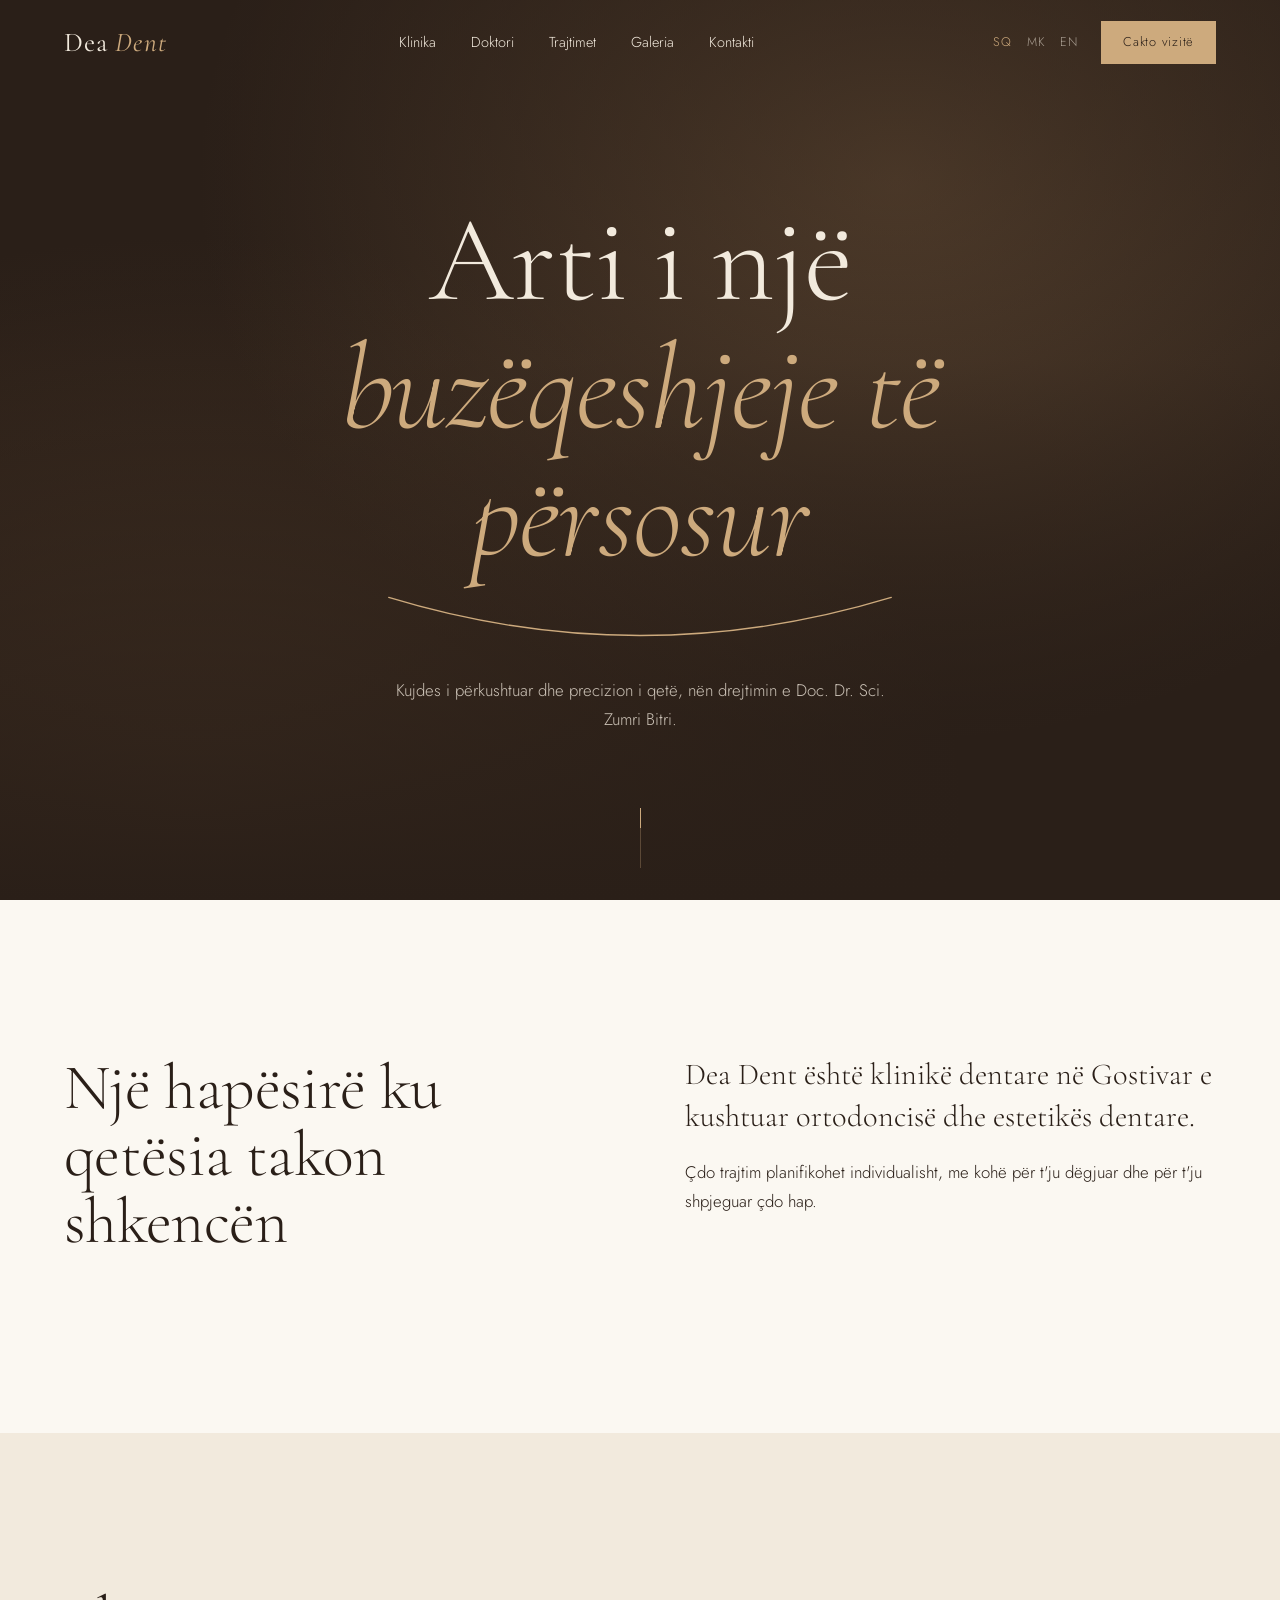
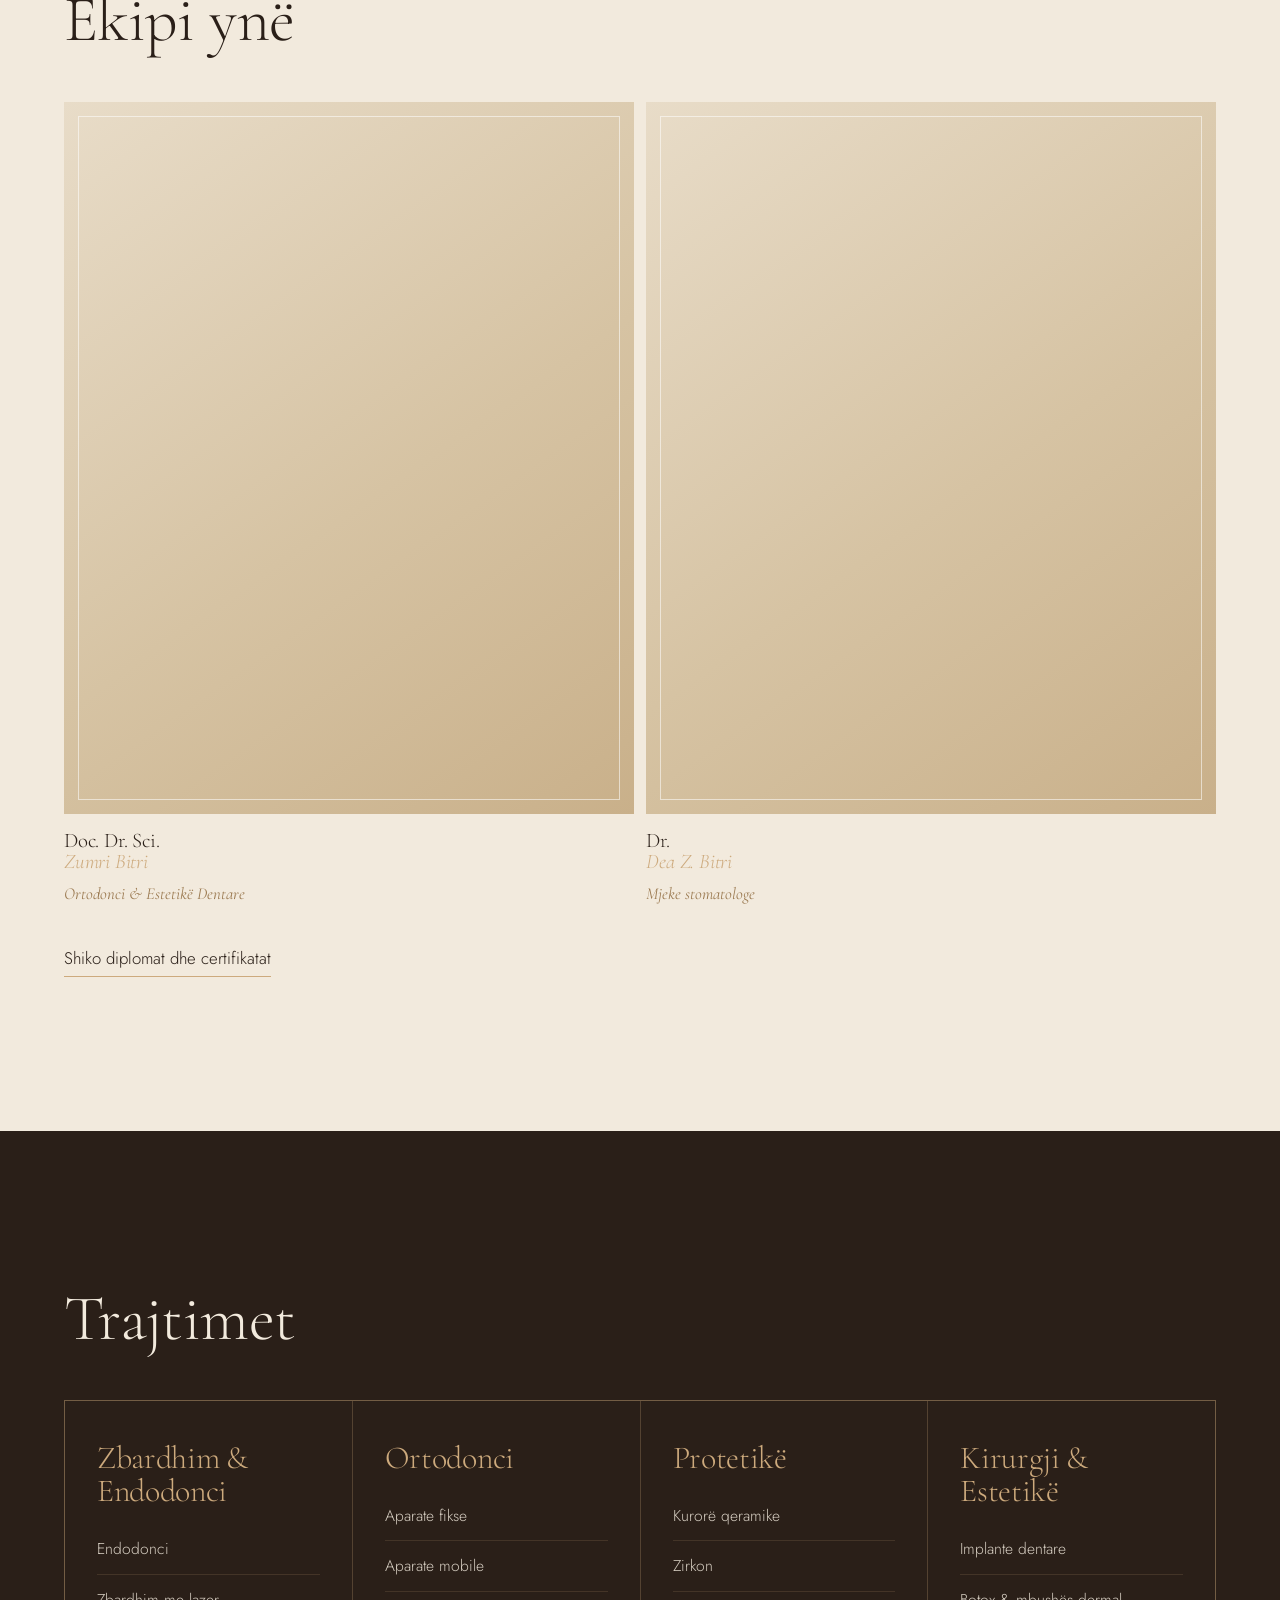
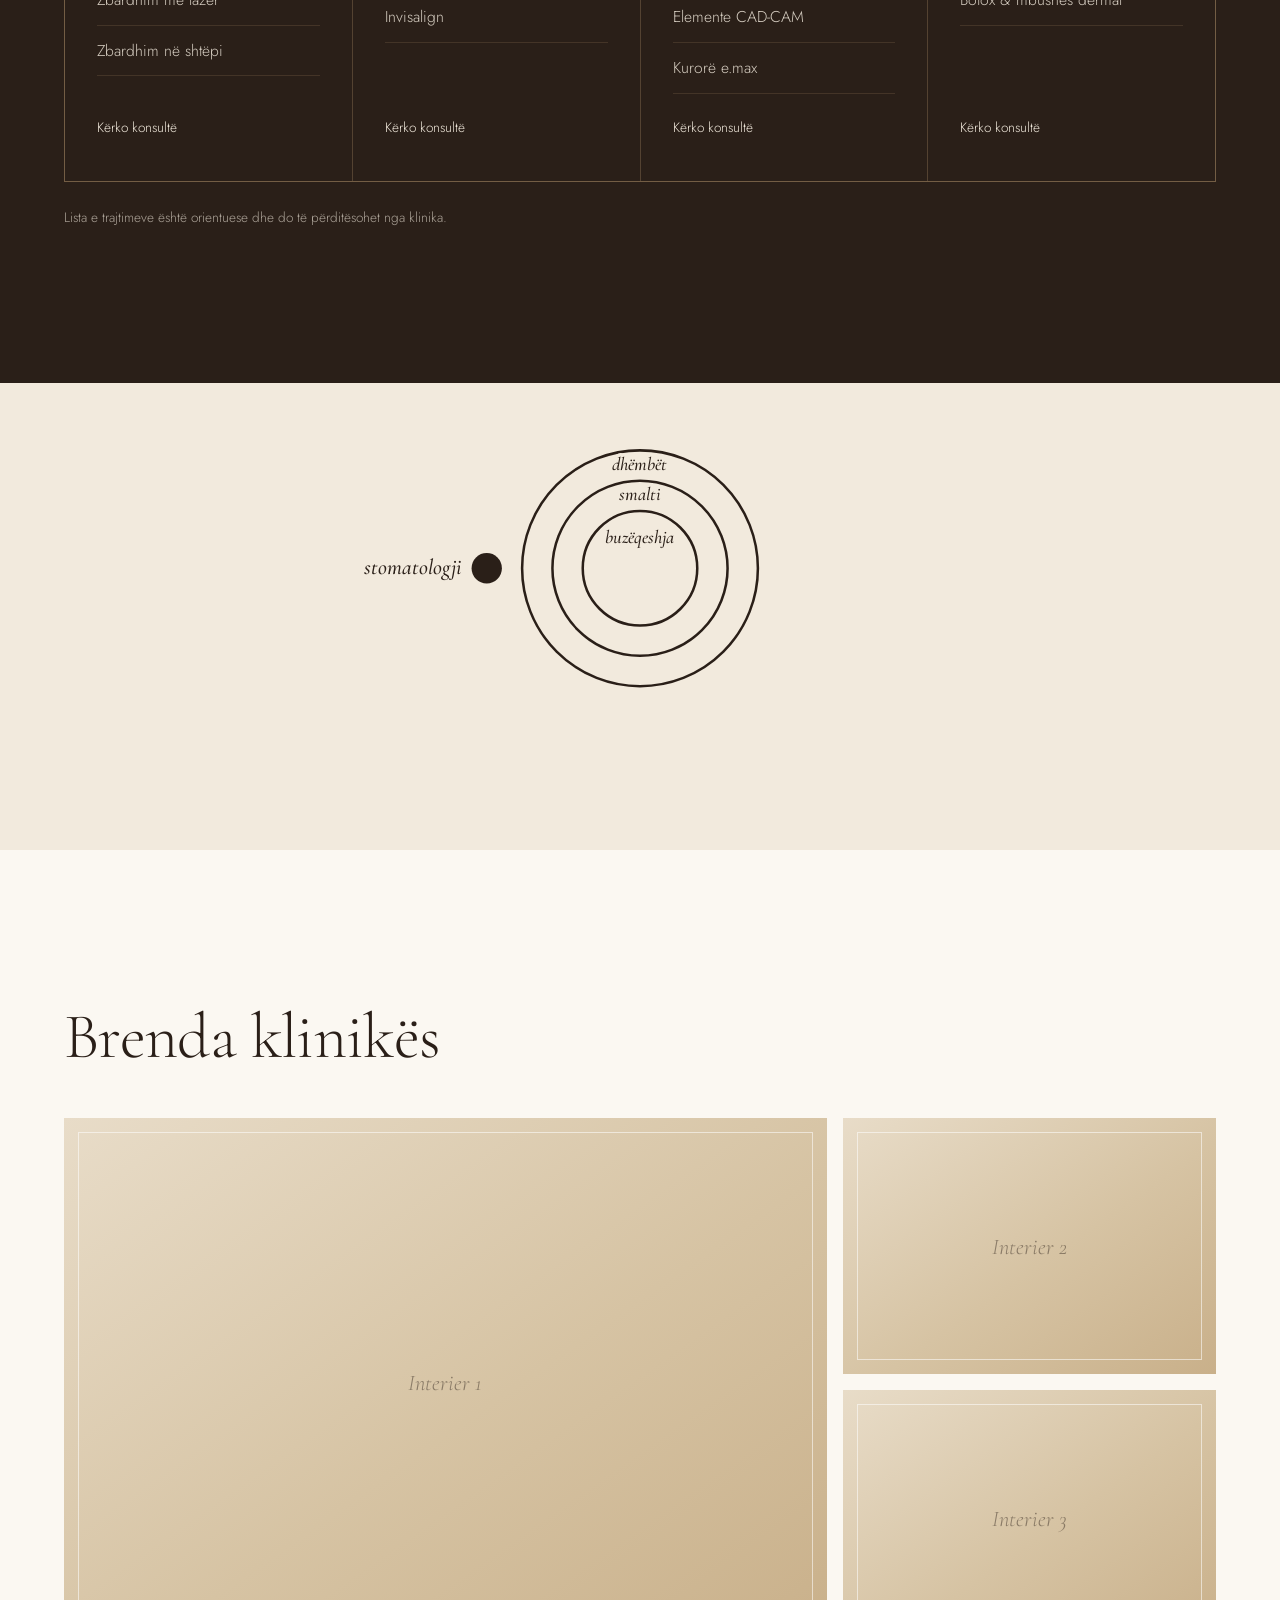
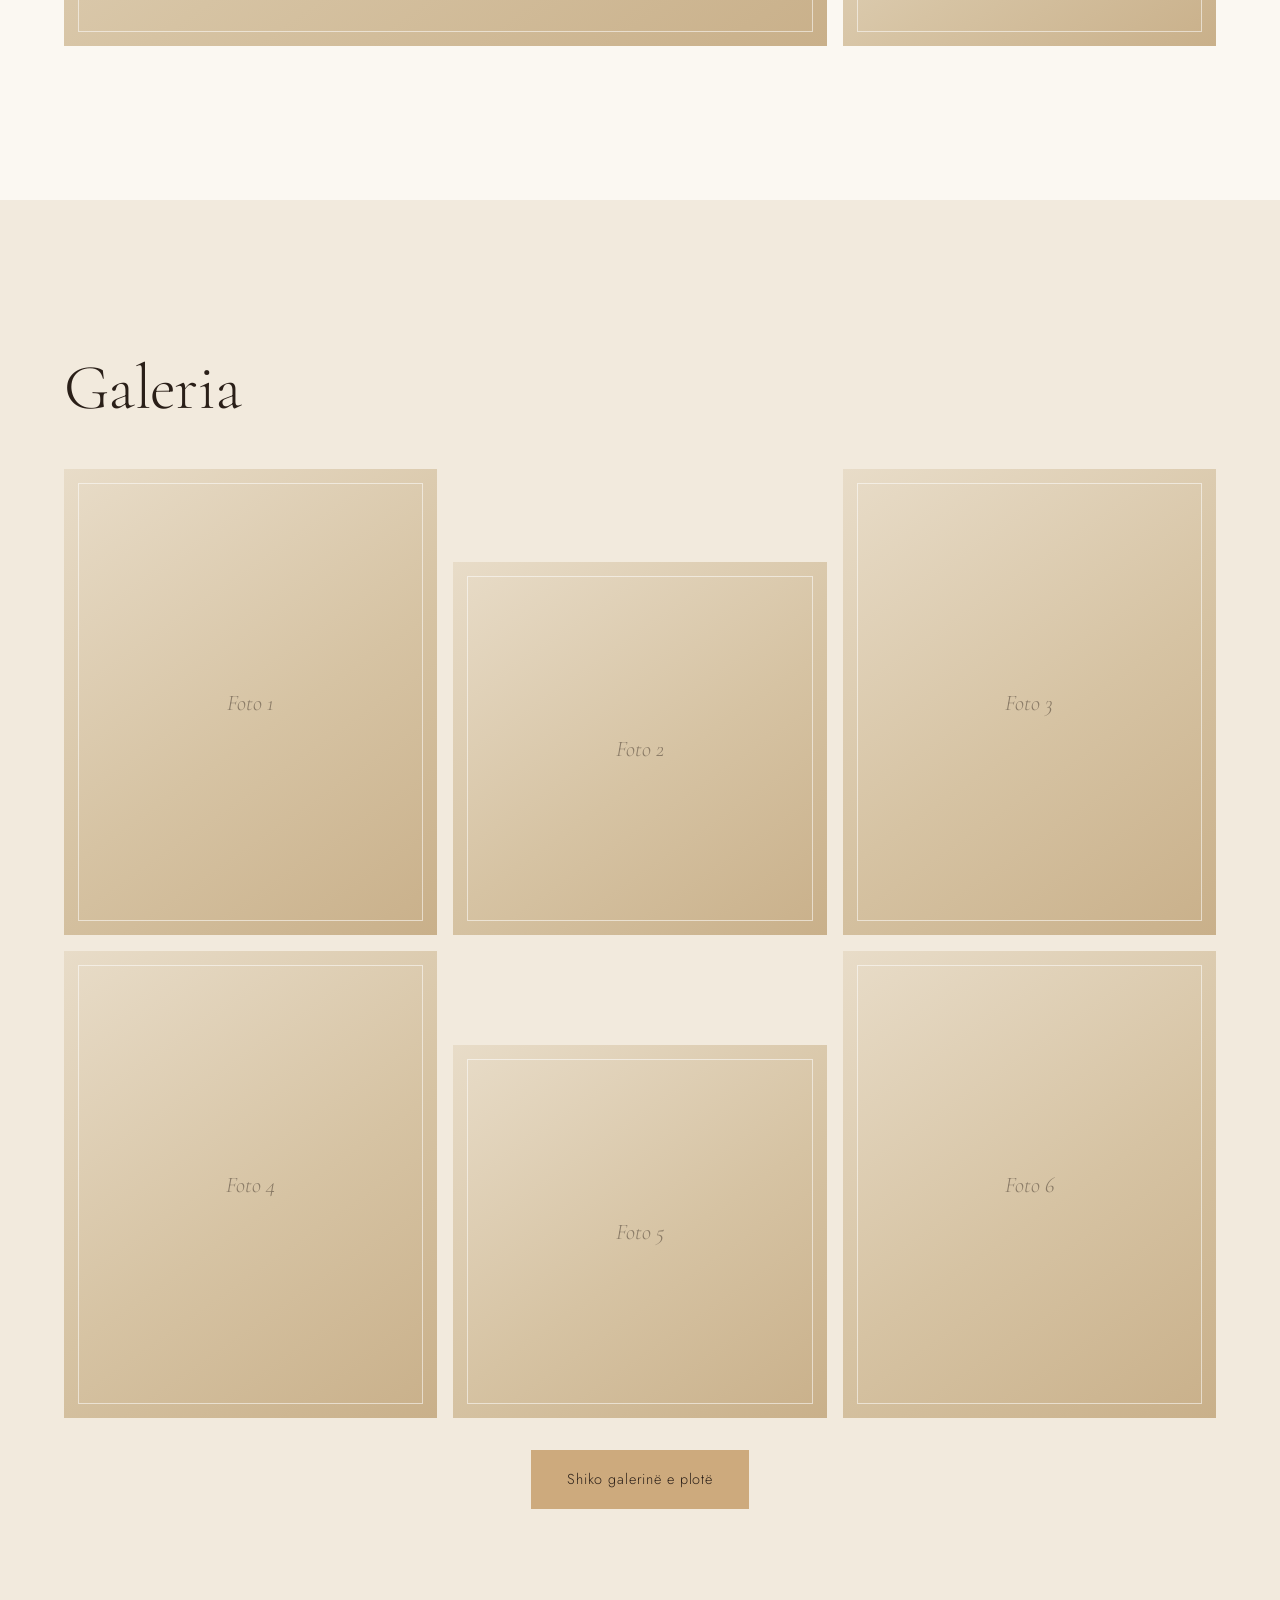
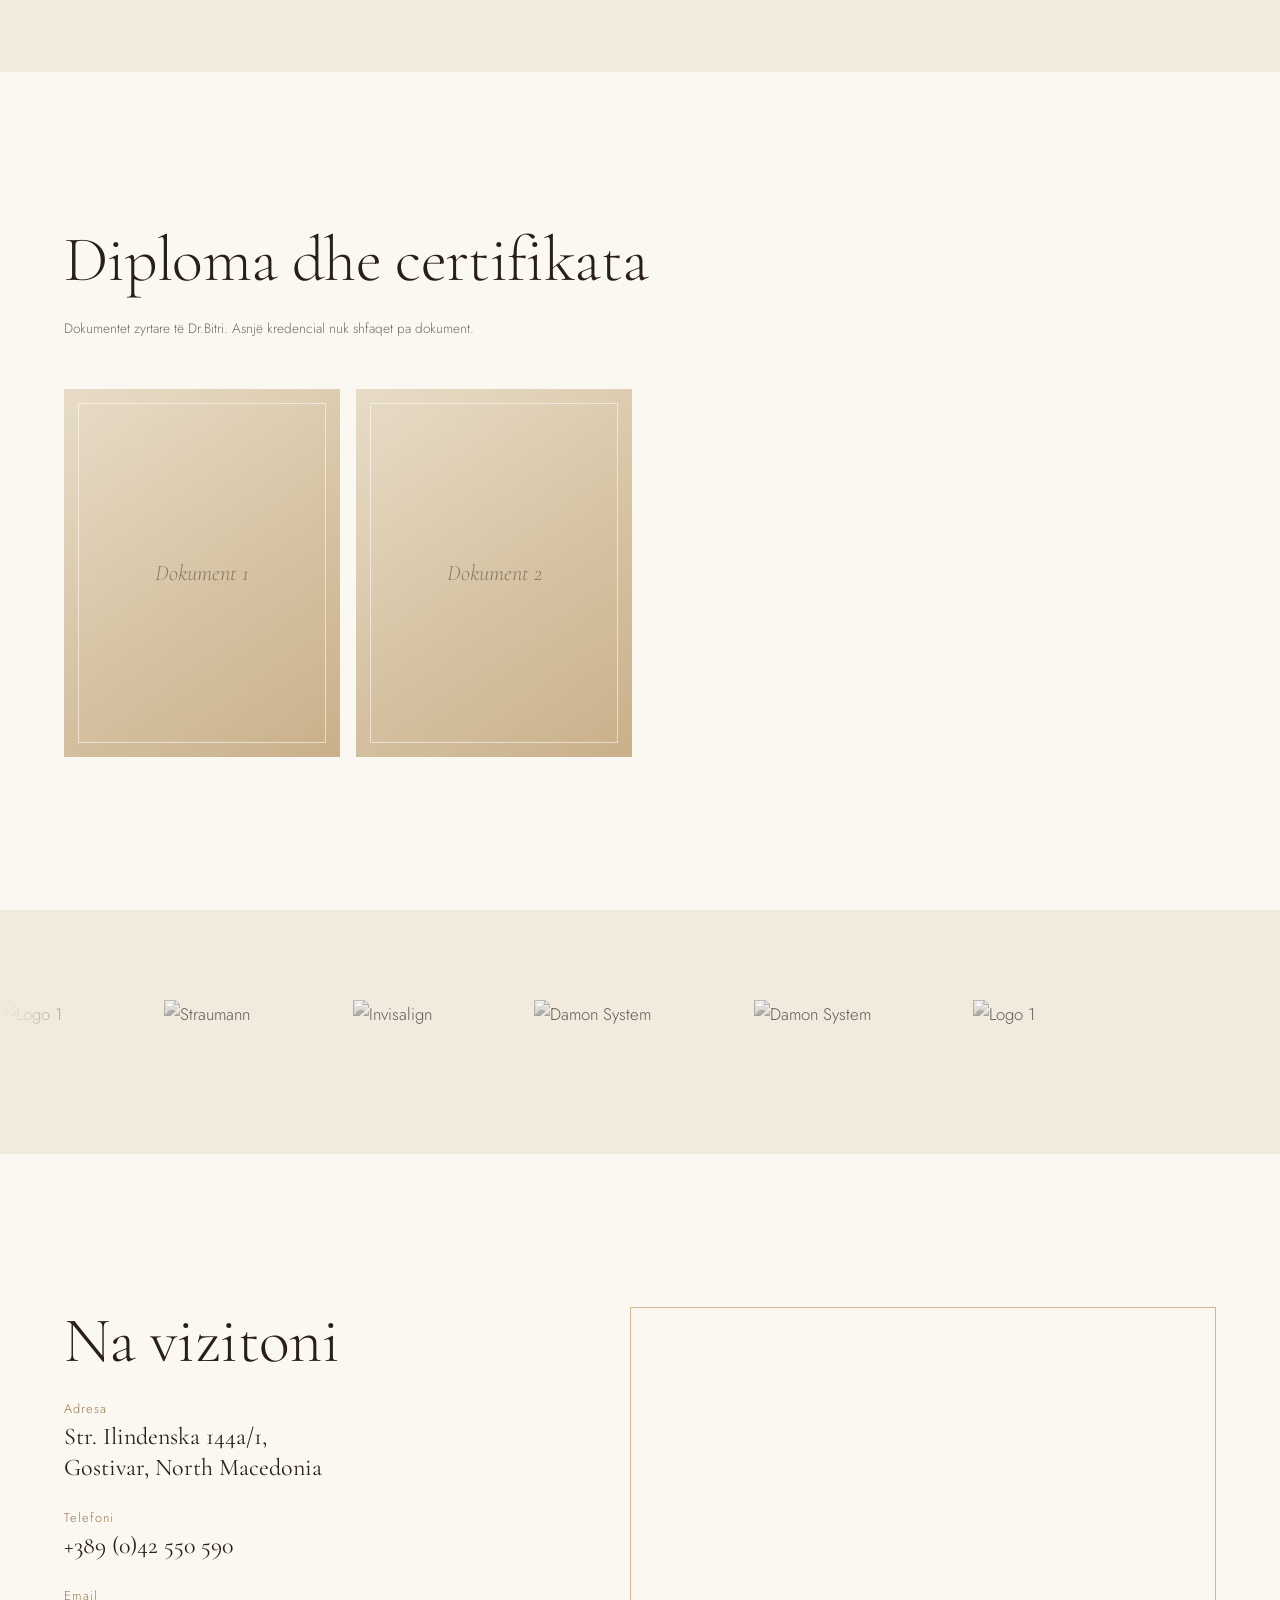
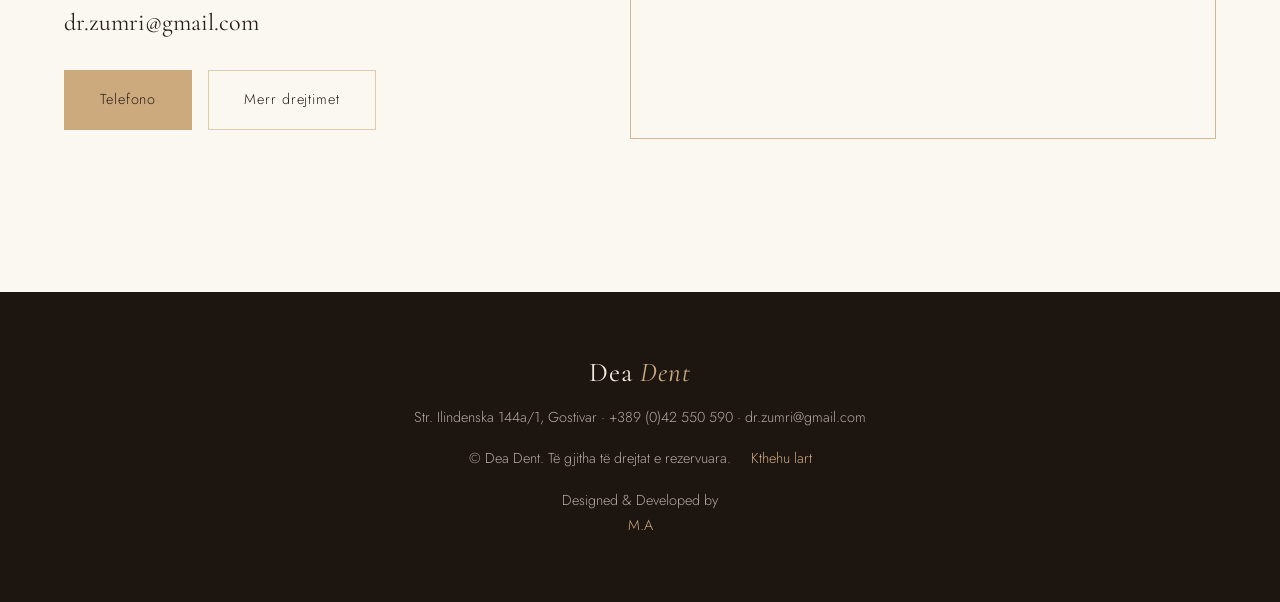
==== index.html @ 3d212c8a "Update index.html" ====
<!DOCTYPE html>
<html lang="sq">
<head>


<meta name="description" content="Dea Dent Gostivar – Klinikë moderne dentare e specializuar në ortodonci, estetikë dentare dhe kujdes profesional për buzëqeshjen tuaj. Doc. Dr. Sci. Zumri Bitri.">
<meta name="keywords" content="Dea Dent, dentist Gostivar, stomatolog Gostivar, ortodonci Gostivar, estetikë dentare, Zumri Bitri, dental clinic Macedonia">
<meta name="author" content="Dea Dent – Doc. Dr. Sci. Zumri Bitri">
<meta name="robots" content="index, follow">
<meta name="theme-color" content="#2A1F18">

<link rel="icon" type="image/png" href="/favicon.png">
<link rel="shortcut icon" href="/favicon.ico">
<link rel="apple-touch-icon" href="/apple-touch-icon.png">


<meta property="og:type" content="website">
<meta property="og:locale" content="sq_AL">
<meta property="og:site_name" content="Dea Dent">
<meta property="og:title" content="Dea Dent | Ortodonci & Estetikë Dentare – Gostivar">
<meta property="og:description" content="Kujdes profesional dentar, ortodonci dhe estetikë dentare nga Doc. Dr. Sci. Zumri Bitri në Gostivar.">
<meta property="og:url" content="https://www.dea-dent.mk/">
<meta property="og:image" content="https://www.dea-dent.mk/logo.png">


<meta name="twitter:card" content="summary_large_image">
<meta name="twitter:title" content="Dea Dent | Gostivar">
<meta name="twitter:description" content="Ortodonci & Estetikë Dentare – Doc. Dr. Sci. Zumri Bitri">
<meta name="twitter:image" content="https://www.dea-dent.mk/logo.png">

<link rel="preconnect" href="https://fonts.googleapis.com"><link rel="preconnect" href="https://fonts.gstatic.com" crossorigin>
<link href="https://fonts.googleapis.com/css2?family=Cormorant+Garamond:ital,wght@0,300;0,400;0,500;1,300;1,400&family=Jost:wght@300;400;500&display=swap" rel="stylesheet">
<style>
:root{--gold:#CDAA7D;--gold-d:#9c7b52;--ivory:#FBF8F2;--cream:#F2EADD;--white:#fff;--esp:#2A1F18;--esp2:#3a2c22;--serif:'Cormorant Garamond',Georgia,serif;--sans:'Jost',system-ui,sans-serif;--ease:cubic-bezier(.2,.7,.2,1)}
*{box-sizing:border-box;margin:0;padding:0}
html{scroll-behavior:smooth;scroll-padding-top:80px}
body{font:300 1.05rem/1.75 var(--sans);color:var(--esp);background:var(--ivory);-webkit-font-smoothing:antialiased}
img{max-width:100%;display:block}
a{color:inherit;text-decoration:none}
button,input,select,textarea{font:inherit;color:inherit}
:focus-visible{outline:2px solid var(--gold);outline-offset:3px}
.skip{position:absolute;left:-999px;background:var(--gold);color:var(--esp);padding:.6rem 1rem;z-index:99}
.skip:focus{left:1rem;top:1rem}
h1,h2,h3{font-family:var(--serif);font-weight:300;line-height:1.05;letter-spacing:-.01em}
h2{font-size:clamp(2.4rem,5vw,4.2rem);margin-bottom:1.5rem}
.it{font-style:italic;color:var(--gold)}
.wrap{width:min(1180px,90%);margin:auto}
.sec{padding:clamp(5rem,12vw,10rem) 0}
.ivory{background:var(--ivory)}.cream{background:var(--cream)}.dark{background:var(--esp);color:var(--cream)}
.lead{font:300 clamp(1.4rem,2.4vw,1.9rem)/1.4 var(--serif);margin-bottom:1.2rem}
.split{display:grid;grid-template-columns:1fr 1fr;gap:clamp(2rem,7vw,7rem);align-items:start}
.note{font-size:.85rem;opacity:.65;margin-top:1.5rem;max-width:60ch}
.warn{margin-top:1.5rem;padding:1rem 1.2rem;border-left:2px solid var(--gold);font-size:.88rem;color:var(--gold)}


.nav{position:fixed;inset:0 0 auto;z-index:50;display:flex;align-items:center;justify-content:space-between;gap:1rem;padding:1.3rem 5vw;color:var(--cream);transition:background .5s,padding .5s,color .5s}
.nav.solid{background:rgba(42,31,24,.92);backdrop-filter:blur(14px);padding:.8rem 5vw}
.brand{display:flex;align-items:center;gap:.7rem;font:400 1.7rem var(--serif);letter-spacing:.04em}
.brand img {
  height: 55px;
  width: auto;
  object-fit: contain;
}

.brand em {
  color: var(--gold);
}

@media (max-width: 768px) {
  .brand img {
    height: 42px;
  }
}
#menu{display:flex;gap:2.2rem;font-size:.9rem}
#menu a{position:relative;padding:.3rem 0}
#menu a:after{content:"";position:absolute;left:0;bottom:0;height:1px;width:100%;background:var(--gold);transform:scaleX(0);transform-origin:right;transition:transform .5s var(--ease)}
#menu a:hover:after{transform:scaleX(1);transform-origin:left}
.tools{display:flex;align-items:center;gap:1rem}
.lang button{background:none;border:0;padding:.3rem .45rem;font-size:.78rem;cursor:pointer;opacity:.6;letter-spacing:.08em}
.lang button[aria-pressed=true]{opacity:1;color:var(--gold)}
.burger{display:none;background:none;border:0;width:36px;height:36px;position:relative;cursor:pointer}
.burger i{position:absolute;left:6px;right:6px;height:1px;background:currentColor;transition:.4s}
.burger i:first-child{top:13px}.burger i:last-child{top:22px}
.burger[aria-expanded=true] i:first-child{top:18px;transform:rotate(45deg)}
.burger[aria-expanded=true] i:last-child{top:18px;transform:rotate(-45deg)}
 
@media (max-width: 768px) {
  #menu {
    display: none;
    position: fixed;
    top: 0;
    right: 0;
    bottom: 0;
    width: min(82vw, 340px);
    height: 100dvh;
    padding: 100px 30px 40px;
    box-sizing: border-box;
    flex-direction: column;
    align-items: flex-start;
    justify-content: flex-start;
    gap: 24px;
    overflow-y: auto;
    background: rgba(42, 31, 24, 0.98);
    z-index: 51;
  }

  #menu.open {
    display: flex;
  }

  #menu a {
    display: block;
    width: 100%;
    font-size: 1.1rem;
  }

  .burger {
    display: block;
    z-index: 52;
  }

  .nav {
    z-index: 60;
  }
}



.btn{display:inline-block;position:relative;overflow:hidden;background:var(--gold);color:var(--esp);border:1px solid var(--gold);padding:1rem 2.2rem;font-size:.9rem;letter-spacing:.06em;cursor:pointer;transition:color .5s,transform .4s var(--ease);z-index:0}
.btn:before{content:"";position:absolute;inset:0;background:var(--esp);transform:translateY(101%);transition:transform .5s var(--ease);z-index:-1}
.btn:hover{color:var(--gold)}.btn:hover:before{transform:none}
.btn.sm{padding:.6rem 1.3rem;font-size:.8rem}
.btn.ghost{background:transparent;color:inherit;border-color:rgba(205,170,125,.6)}
.btn.ghost:before{background:var(--gold)}.btn.ghost:hover{color:var(--esp)}
.dark .btn:before,.hero .btn:before,.nav .btn:before{background:var(--ivory)}
.btn.dk{color:var(--esp)}.btn.dk:hover{color:var(--gold)}
.btn.ghost.dk:hover{color:var(--esp)}
.cta{display:flex;gap:1rem;flex-wrap:wrap;margin-top:2rem}


.hero{position:relative;min-height:100svh;display:grid;place-items:center;text-align:center;color:var(--cream);background:radial-gradient(ellipse at 70% 20%,#5a4430 0,transparent 55%),radial-gradient(ellipse at 15% 90%,#4a3626 0,transparent 50%),var(--esp);overflow:hidden}
.hero-bg{position:absolute;inset:-6% 0;opacity:.45}
.hero-bg img,.hero-bg video{position:absolute;inset:0;width:100%;height:100%;object-fit:cover}
.hero-bg:has(video.on){opacity:.7}
.vbtn{position:absolute;right:5vw;bottom:2rem;z-index:3;width:42px;height:42px;border-radius:50%;background:rgba(42,31,24,.5);border:1px solid var(--gold);color:var(--gold);font-size:.7rem;cursor:pointer;transition:background .4s,color .4s}
.vbtn:hover{background:var(--gold);color:var(--esp)}
.hero:after{content:"";position:absolute;inset:0;background:linear-gradient(180deg,rgba(42,31,24,.5),rgba(42,31,24,.2) 40%,var(--esp));pointer-events:none}
.hero-in{position:relative;z-index:2;padding:8rem 5vw 6rem;max-width:1000px}
.kicker{font-size:.85rem;letter-spacing:.2em;color:var(--gold);margin-bottom:2rem;opacity:0;animation:up 1.2s .2s var(--ease) forwards}
.hero h1{font-size:clamp(3.2rem,9.5vw,8rem);font-weight:300;opacity:0;animation:up 1.4s .4s var(--ease) forwards}
.arc{width:min(520px,70%);margin:.4rem auto 0;display:block;overflow:visible}
.arc path{fill:none;stroke:var(--gold);stroke-width:1.5;stroke-linecap:round;stroke-dasharray:1;stroke-dashoffset:1;animation:draw 2.4s 1.1s var(--ease) forwards}
.sub{max-width:52ch;margin:1.8rem auto 0;opacity:0;animation:up 1.2s 1.8s var(--ease) forwards;color:rgba(242,234,221,.8)}
.hero .cta{justify-content:center;opacity:0;animation:up 1.2s 2.1s var(--ease) forwards}
@keyframes up{from{opacity:0;transform:translateY(30px)}to{opacity:1;transform:none}}
@keyframes draw{to{stroke-dashoffset:0}}
.scroll{position:absolute;bottom:2rem;left:50%;z-index:2;width:1px;height:60px;background:rgba(205,170,125,.3);overflow:hidden}
.scroll span{display:block;width:1px;height:20px;background:var(--gold);animation:drip 2s infinite}
@keyframes drip{from{transform:translateY(-20px)}to{transform:translateY(60px)}}


.ph{position:relative;overflow:hidden;background:linear-gradient(145deg,#e8dcc8,#d6c3a3 55%,#c9b08a);display:grid;place-items:center;cursor:zoom-in;margin:0}
.ph:before{content:"";position:absolute;inset:14px;border:1px solid rgba(255,255,255,.55);z-index:1;pointer-events:none;transition:inset .6s var(--ease)}
.ph:hover:before{inset:22px}
.ph img{position:absolute;inset:0;width:100%;height:100%;object-fit:cover;transition:transform 1.4s var(--ease)}
.ph:hover img{transform:scale(1.06)}
.ph b{font:italic 300 1.4rem var(--serif);color:rgba(42,31,24,.45);z-index:0}
.portrait{aspect-ratio:4/5}
.doc{display:grid;grid-template-columns:5fr 6fr;gap:clamp(2rem,7vw,6rem);align-items:center}
.role{font:italic 1.5rem var(--serif);color:var(--gold-d);margin-bottom:1rem}
.link{display:inline-block;margin-top:1.5rem;border-bottom:1px solid var(--gold);padding-bottom:.2rem;transition:color .3s}
.link:hover{color:var(--gold-d)}
.docs{display:grid;grid-template-columns:1fr 1fr;gap:clamp(1rem,4vw,4rem);margin-top:3rem}
.dcard h3{font-size:clamp(1.6rem,3.2vw,2.8rem);margin:1.6rem 0 .6rem}
.dcard .role{font-size:clamp(1.1rem,2vw,1.5rem)}
 .docs{gap:.8rem}
 .dcard h3{font-size:1.3rem;margin-top:1rem}
 .dcard .role{font-size:1.05rem}
 .dcard p:not(.role){font-size:.82rem;line-height:1.6}


.tgrid{display:grid;grid-template-columns:repeat(4,1fr);gap:1px;background:rgba(205,170,125,.25);border:1px solid rgba(205,170,125,.25);margin-top:3rem}
.tc{background:var(--esp);padding:2.5rem 2rem;display:flex;flex-direction:column;gap:1rem;min-height:380px;transition:background .6s}
.tc:hover{background:var(--esp2)}
.tc h3{font-size:2rem;color:var(--gold)}
.tc ul{list-style:none;flex:1}
.tc li{padding:.7rem 0;border-bottom:1px solid rgba(205,170,125,.18);opacity:.85;font-size:.98rem;transition:padding .5s var(--ease),color .4s}
.tc li:hover{padding-left:.6rem;color:var(--gold)}
.tc a{font-size:.85rem;border-bottom:1px solid transparent;align-self:flex-start;transition:.4s}
.tc:hover a{border-color:var(--gold);color:var(--gold)}


.show{display:grid;grid-template-columns:repeat(6,1fr);grid-auto-rows:clamp(150px,20vw,260px);gap:1rem;margin-top:3rem}
.show .ph:nth-child(1){grid-column:span 4;grid-row:span 2}
.show .ph:nth-child(2){grid-column:span 2}.show .ph:nth-child(3){grid-column:span 2}
.show .ph:nth-child(4){grid-column:span 6}
.grid{display:grid;grid-template-columns:repeat(3,1fr);gap:1rem;margin-top:3rem}
.grid .ph{aspect-ratio:4/5}.grid .ph:nth-child(3n+2){aspect-ratio:1;align-self:end}
.grid.cert{grid-template-columns:repeat(4,1fr)}.grid.cert .ph{aspect-ratio:3/4!important;align-self:auto!important}


form{display:grid;gap:1.4rem}
label span{display:block;font-size:.8rem;letter-spacing:.08em;color:var(--gold);margin-bottom:.2rem}
input,select,textarea{width:100%;background:transparent;border:0;border-bottom:1px solid rgba(205,170,125,.4);padding:.6rem 0;border-radius:0;transition:border-color .4s}
select option{color:var(--esp)}
input:focus,select:focus,textarea:focus{outline:0;border-color:var(--gold)}
input:invalid:not(:placeholder-shown){border-color:#c77}
#status{min-height:1.5rem;color:var(--gold);font-size:.9rem}

.partners{padding:clamp(3rem,7vw,6rem) 0;overflow:hidden}
.partners h2{font-size:clamp(1.8rem,3.5vw,2.8rem);text-align:center;margin-bottom:2rem}
.marquee{overflow:hidden;-webkit-mask-image:linear-gradient(90deg,transparent,#000 10%,#000 90%,transparent);mask-image:linear-gradient(90deg,transparent,#000 10%,#000 90%,transparent)}
.track{display:flex;align-items:center;gap:clamp(3rem,8vw,7rem);width:max-content;animation:marq 20s linear infinite}
.marquee:hover .track{animation-play-state:paused}
.track img{height:clamp(36px,6vw,64px);width:auto;max-width:none;object-fit:contain;filter:grayscale(1);opacity:.7;transition:filter .4s,opacity .4s}
.track img:hover{filter:none;opacity:1}
@keyframes marq{to{transform:translateX(-50%)}}

.orbit{background:var(--cream);color:var(--esp);overflow:hidden;padding:0 0 clamp(3rem,8vw,6rem);display:grid;place-items:center}
.orbit svg{width:min(640px,92%);height:auto;overflow:visible;will-change:transform}
.orbit text{font-family:var(--serif);font-style:italic;font-weight:500;fill:currentColor}
.olabels text{font-size:22px;paint-order:stroke;stroke:var(--cream);stroke-width:8px}
.olab{font-size:26px}
@media(max-width:640px){.olabels text{font-size:26px}.olab{font-size:30px}}
.spin,.dotg{transform-box:view-box;animation:orb 14s linear infinite}
.spin{transform-origin:380px 220px}
.dotg{transform-origin:198px 220px;animation-name:orbc}
@keyframes orb{to{transform:rotate(360deg)}}
@keyframes orbc{to{transform:rotate(-360deg)}}
.olab{paint-order:stroke;stroke:var(--cream);stroke-width:8px}

.orbit .spin,.orbit .dotg{animation-duration:14s!important}

.contact{display:grid;grid-template-columns:1fr 1.2fr;gap:clamp(2rem,6vw,6rem);align-items:stretch}
dt{font-size:.8rem;letter-spacing:.08em;color:var(--gold-d);margin-top:1.5rem}
dd{font:400 1.5rem/1.3 var(--serif)}
dd a:hover{color:var(--gold-d)}
.map{min-height:420px;filter:sepia(.35) saturate(.8);border:1px solid var(--gold);padding:10px}
.map iframe{width:100%;height:100%;min-height:400px;border:0}
.foot{background:#1d1510;color:rgba(242,234,221,.7);text-align:center;padding:4rem 5vw;display:grid;gap:1rem;font-size:.9rem}
.foot .brand{justify-content:center;color:var(--cream)}
.foot a{color:var(--gold);margin-left:1rem}


.lb{position:fixed;inset:0;z-index:100;background:rgba(20,14,10,.96);display:grid;place-items:center;color:var(--cream)}
.lb[hidden]{display:none}
.stage{width:min(88vw,900px);height:76vh;display:grid;place-items:center}
.stage img{max-width:100%;max-height:100%;object-fit:contain;animation:fade .5s}
.stage div{width:min(70vw,520px);aspect-ratio:4/5;display:grid;place-items:center;background:linear-gradient(145deg,#e8dcc8,#c9b08a);color:rgba(42,31,24,.5);font:italic 1.6rem var(--serif)}
@keyframes fade{from{opacity:0;transform:scale(.98)}}
#cap{position:absolute;bottom:1.5rem;font:italic 1.2rem var(--serif);color:var(--gold)}
.lb button{position:absolute;background:none;border:0;color:var(--cream);font-size:3rem;cursor:pointer;padding:1rem;line-height:1}
.lb button:hover{color:var(--gold)}
.x{top:1rem;right:1.5rem}.pv{left:1rem}.nx{right:1rem}


.js .rv{opacity:0;transform:translateY(40px);transition:opacity 1.2s var(--ease),transform 1.2s var(--ease)}
.js .rv.in{opacity:1;transform:none}

@media(max-width:980px){
 .tgrid{grid-template-columns:1fr 1fr}.grid.cert{grid-template-columns:1fr 1fr}
 .split,.doc,.contact{grid-template-columns:1fr}
 .burger{display:block}.nav .btn.sm{display:none}
 #menu{position:fixed;inset:0;background:var(--esp);flex-direction:column;justify-content:center;align-items:center;gap:1.6rem;font:300 2.4rem var(--serif);transform:translateY(-100%);transition:transform .7s var(--ease);z-index:-1}
 #menu.open{transform:none}
}
@media(max-width:640px){
 body{font-size:1rem}

 
 .tgrid{grid-template-columns:1fr 1fr}
 .tc{padding:1.5rem 1rem;min-height:0;gap:.7rem}
 .tc h3{font-size:1.45rem;line-height:1.1}
 .tc li{font-size:.85rem;padding:.55rem 0}
 .tc a{font-size:.78rem}


 .grid{grid-template-columns:1fr 1fr;gap:.5rem}
 .grid .ph,.grid .ph:nth-child(3n+2){aspect-ratio:4/5;align-self:auto}
 .ph:before{inset:8px}
 .ph:hover:before{inset:12px}

 .show{grid-template-columns:1fr 1fr}
 .show .ph:nth-child(n){grid-column:span 2;grid-row:auto}
 .grid.cert{grid-template-columns:1fr 1fr}
 .brand{font-size:1.4rem}.tools{gap:.3rem}
}
@media(prefers-reduced-motion:reduce){*{animation-duration:.01ms!important;transition-duration:.01ms!important;scroll-behavior:auto!important}.arc path{stroke-dashoffset:0}.kicker,.hero h1,.sub,.hero .cta{opacity:1}}


.foot .credit {
  text-align: center;
  width: 100%;
  margin: 0;
  padding: 0;
}

.foot .credit a {
  display: block;
  width: fit-content;
  margin: 0 auto;
}

.gallery-cta {
  text-align: center;
  margin-top: 32px;
}
</style>
</head>
<body>
<a class="skip" href="#main" data-i="skip">Kalo te përmbajtja</a>

<header class="nav" id="nav">
  <a class="brand" href="#top" aria-label="Dea Dent">
    <img src="https://i.imgur.com/Zj3JQW6.png" alt="" onerror="this.remove()">
    <span>Dea <em>Dent</em></span>
  </a>
  <nav id="menu" aria-label="Main">
    <a href="#about" data-i="n_about">Klinika</a>
    <a href="#doctor" data-i="n_doc">Doktori</a>
    <a href="#treatments" data-i="n_treat">Trajtimet</a>
    <a href="#gallery" data-i="n_gal">Galeria</a>
    <a href="#contact" data-i="n_contact">Kontakti</a>
  </nav>
  <div class="tools">
    <div class="lang" role="group" aria-label="Language">
      <button data-lang="sq" aria-pressed="true">SQ</button><button data-lang="mk" aria-pressed="false">MK</button><button data-lang="en" aria-pressed="false">EN</button>
    </div>
    <a class="btn sm" href="#book" data-i="n_book">Cakto vizitë</a>
    <button class="burger" id="burger" aria-label="Menu" aria-expanded="false"><i></i><i></i></button>
  </div>
</header>


<section class="hero" id="top">
  <div class="hero-bg">
    <video
      id="hv"
      autoplay
      muted
      loop
      playsinline
      preload="auto"
      aria-hidden="true"
    >
      <source src="deahero.mp4" type="video/mp4">
    </video>
  </div>

  <button class="vbtn" id="vbtn" aria-label="Pause video" hidden>
    ❚❚
  </button>

  <div class="hero-in">
    <p class="kicker" data-i="h_kick">
      
    </p>

    <h1>
      <span data-i="h_t1">Arti i një</span><br>
      <span class="it" data-i="h_t2">
        buzëqeshjeje të përsosur
      </span>
    </h1>

    <svg class="arc" viewBox="0 0 600 70" aria-hidden="true">
      <path d="M10 12 Q300 100 590 12" pathLength="1"/>
    </svg>

    <p class="sub" data-i="h_sub">
      Kujdes i përkushtuar dhe precizion i qetë,
      nën drejtimin e Doc. Dr. Sci. Zumri Bitri.
    </p>

    <div class="cta">
    
    </div>
  </div>

  <a class="scroll" href="#about" aria-label="Scroll">
    <span></span>
  </a>
</section>


<section class="sec ivory" id="about">
  <div class="wrap split">
    <div class="rv"><h2 data-i="a_t">Një hapësirë ku qetësia takon shkencën</h2></div>
    <div class="rv"><p class="lead" data-i="a_p1">Dea Dent është klinikë dentare në Gostivar e kushtuar ortodoncisë dhe estetikës dentare.</p>
    <p data-i="a_p2">Çdo trajtim planifikohet individualisht, me kohë për t'ju dëgjuar dhe për t'ju shpjeguar çdo hap.</p></div>
  </div>
</section>

<section class="sec cream" id="doctor">
  <div class="wrap">
    <h2 class="rv" data-i="d_t">Ekipi ynë</h2>

    <div class="docs">
      <article class="dcard rv">
        <figure class="ph portrait" data-lb data-cap="Doc. Dr. Sci. Zumri Bitri">
          <img src="https://i.imgur.com/efFegh7.jpeg" alt="Doc. Dr. Sci. Zumri Bitri" loading="lazy" onerror="this.remove()">
          <b data-ph="portrait"></b>
        </figure>
        <h3>Doc. Dr. Sci.<br><span class="it">Zumri Bitri</span></h3>
        <p class="role" data-i="d_role">Ortodonci &amp; Estetikë Dentare</p>
        <p data-i="d_p"></p>
      </article>

      <article class="dcard rv">
        <figure class="ph portrait" data-lb data-cap="Dr. Dea Z. Bitri">
          
          <img src="https://i.imgur.com/DXF2tPM.jpeg" alt="Dr. Dea Z. Bitri" loading="lazy" onerror="this.remove()">
          <b data-ph="portrait"></b>
        </figure>
        <h3>Dr.<br><span class="it">Dea Z. Bitri</span></h3>
        <p class="role" data-i="d_role2">Mjeke stomatologe</p>
        <p data-i="d_p"></p>
      </article>
    </div>

    <a class="link" href="#certificates" data-i="d_link">Shiko diplomat dhe certifikatat</a>
  </div>
</section>


<section class="sec dark" id="treatments">
  <div class="wrap">
    <h2 class="rv" data-i="t_t">Trajtimet</h2>
    <div class="tgrid"><article class="tc rv"><h3 data-i="t1"></h3><ul><li data-i="i11"></li><li data-i="i12"></li><li data-i="i13"></li></ul><a href="#book" data-service="t1" data-i="t_ask"></a></article><article class="tc rv"><h3 data-i="t2"></h3><ul><li data-i="i21"></li><li data-i="i22"></li><li data-i="i23"></li></ul><a href="#book" data-service="t2" data-i="t_ask"></a></article><article class="tc rv"><h3 data-i="t3"></h3><ul><li data-i="i31"></li><li data-i="i32"></li><li data-i="i33"></li><li data-i="i34"></li></ul><a href="#book" data-service="t3" data-i="t_ask"></a></article><article class="tc rv"><h3 data-i="t4"></h3><ul><li data-i="i41"></li><li data-i="i42"></li></ul><a href="#book" data-service="t4" data-i="t_ask"></a></article></div>
    <p class="note" data-i="t_note">Lista e trajtimeve është orientuese dhe do të përditësohet nga klinika.</p>
  </div>
</section>

<section class="orbit" id="orbit" aria-hidden="true">
  <svg viewBox="0 0 760 440" role="presentation">
    <g fill="none" stroke="currentColor" stroke-width="3">
      <circle cx="380" cy="220" r="140"/>
      <circle cx="380" cy="220" r="104"/>
      <circle cx="380" cy="220" r="68"/>
    </g>
    <g class="olabels" text-anchor="middle">
      <text x="380" y="103" data-i="o_teeth">dhëmbët</text>
      <text x="380" y="139" data-i="o_enamel">smalti</text>
      <text x="380" y="190" data-i="o_smile">buzëqeshja</text>
    </g>
    <g class="spin">
      <g class="dotg">
        <circle cx="198" cy="220" r="18" fill="currentColor"/>
        <text class="olab" x="168" y="227" text-anchor="end" data-i="o_dent">stomatologji</text>
      </g>
    </g>
  </svg>
</section>

<section class="sec ivory" id="clinic">
  <div class="wrap"><h2 class="rv" data-i="c_t">Brenda klinikës</h2>
    <div class="show" data-gen="interior" data-n="4"></div></div>
</section>

<section class="sec cream" id="gallery">
  <div class="wrap">
    <h2 class="rv" data-i="g_t">Galeria</h2>
    <div class="grid" data-gen="gallery" data-n="6"></div>

    <div class="gallery-cta">
      <a href="gallery.html" class="btn">Shiko galerinë e plotë</a>
    </div>
  </div>
</section>

<section class="sec ivory" id="certificates">
  <div class="wrap"><h2 class="rv" data-i="cert_t">Diploma dhe certifikata</h2>
    <p class="note" data-i="cert_note">Dokumentet zyrtare të Dr. Bitri. Asnjë kredencial nuk shfaqet pa dokument.</p>
    <div class="grid cert" data-gen="diploma" data-n="4"></div></div>
</section>

<section class="sec cream partners" id="partners" aria-label="Partners">
  <div class="wrap">
    
  </div>
  <div class="marquee" aria-hidden="false">
    <div class="track" id="track">
      <img src="https://upload.wikimedia.org/wikipedia/commons/a/a4/NB-Wikipedia-logo-744x248.png" alt="Logo 1" loading="lazy">
      <img src="https://upload.wikimedia.org/wikipedia/commons/thumb/e/e1/Straumann_Logo.svg/3840px-Straumann_Logo.svg.png" alt="Straumann" loading="lazy">
      <img src="https://nationalorthodontics.com/wp-content/uploads/2020/01/invisalign-1400x400.png.webp" alt="Invisalign" loading="lazy">
      <img src="https://ormco.co.za/wp-content/uploads/sites/25/2016/03/LOGO_DAMON_SYSTEM-1.png" alt="Damon System" loading="lazy">
      <img src="https://cdn.dental-tribune.com/dti/0001/9e040e68/cmVzaXplKHc9MTIwMDtoPTYyNzthbmNob3I9Y2VudGVyKTpzaGFycGVuKGxldmVsPTApOm91dHB1dChmb3JtYXQ9cG5nKQ/up/dt/2025/11/Logo_Dentsply_Sirona_BLUE_In_WHITE_500px.png" alt="Damon System" loading="lazy">
      <img src="https://www.diamodent.com/media/uploads_image/2014/02/11/p18gge715mt591724qn97lmkmc11.png" alt="Logo 1" loading="lazy">
      
    </div>
  </div>
</section>

<section class="sec ivory" id="contact">
  <div class="wrap contact">
    <div class="rv">
      <h2 data-i="k_t">Na vizitoni</h2>
      <dl>
        <dt data-i="k_addr">Adresa</dt><dd>Str. Ilindenska 144a/1,<br>Gostivar, North Macedonia</dd>
        <dt data-i="k_phone">Telefoni</dt><dd><a href="tel:+38942550590">+389 (0)42 550 590</a></dd>
        <dt>Email</dt><dd><a href="mailto:dr.zumri@gmail.com">dr.zumri@gmail.com</a></dd>
      </dl>
      <div class="cta"><a class="btn dk" href="tel:+38942550590" data-i="k_call">Telefono</a>
      <a class="btn ghost dk" target="_blank" rel="noopener" href="https://www.google.com/maps/dir/?api=1&destination=Ilindenska+144a+Gostivar+North+Macedonia" data-i="k_dir">Merr drejtimet</a></div>
    </div>
    <div class="map rv"><iframe title="Google Maps" loading="lazy" referrerpolicy="no-referrer-when-downgrade" src="https://maps.google.com/maps?q=Ilindenska+144a+Gostivar+North+Macedonia&output=embed"></iframe></div>
  </div>
</section>
</main>


<footer class="foot">
  <span class="brand"><span>Dea <em>Dent</em></span></span>

  <p>
    Str. Ilindenska 144a/1, Gostivar · +389 (0)42 550 590 · dr.zumri@gmail.com
  </p>

  <p>
    © <span id="yr"></span> Dea Dent.
    <span data-i="rights">Të gjitha të drejtat e rezervuara.</span>
    <a href="#top" data-i="top">Kthehu lart</a>
  </p>

  <p class="credit">
    Designed &amp; Developed by<br>
    <a href="https://www.instagram.com/muhamedaliiu/"
       target="_blank"
       rel="noopener noreferrer">M.A</a>
  </p>
</footer>



<div class="lb" id="lb" role="dialog" aria-modal="true" aria-label="Gallery" hidden>
  <button class="x" data-lb-act="close" aria-label="Close">×</button>
  <button class="pv" data-lb-act="prev" aria-label="Previous">‹</button>
  <div class="stage" id="stage"></div><p id="cap"></p>
  <button class="nx" data-lb-act="next" aria-label="Next">›</button>
</div>

<script>
'use strict';

const FORM_ENDPOINT = '';
const CLINIC_EMAIL = 'dr.zumri@gmail.com';
const IMG = 'images/';

const IMAGE_SETS = {
  interior: [
    'https://i.imgur.com/8IqZKJt.jpeg',
    'https://i.imgur.com/tbSe16Z.jpeg',
    'https://i.imgur.com/L5mhefN.jpeg'
  ],
  gallery: ['https://i.imgur.com/Xz3TsOQ.jpeg',
  'https://i.imgur.com/AJrT3G3.jpeg',
  'https://i.imgur.com/STuyWwk.jpeg',
  'https://i.imgur.com/cjxGBeb.jpeg',
  'https://i.imgur.com/oyMs38c.jpeg',
  'https://i.imgur.com/7d9X7YG.jpeg',
  ],
  diploma: [
    
    'https://i.imgur.com/KBJU8cH.png',
    'https://i.imgur.com/HNFnJm1.jpeg'
  ]
};

const T = {
sq:{
skip:'Kalo te përmbajtja',
n_about:'Klinika',n_doc:'Doktori',n_treat:'Trajtimet',
n_gal:'Galeria',n_contact:'Kontakti',n_book:'Cakto vizitë',
h_kick:'',
h_t1:'Arti i një',h_t2:'buzëqeshjeje të përsosur',
h_sub:'Kujdes i përkushtuar dhe precizion i qetë, nën drejtimin e Doc. Dr. Sci. Zumri Bitri.',
h_cta2:'Zbulo trajtimet',
a_t:'Një hapësirë ku qetësia takon shkencën',
a_p1:'Dea Dent është klinikë dentare në Gostivar e kushtuar ortodoncisë dhe estetikës dentare.',
a_p2:"Çdo trajtim planifikohet individualisht, me kohë për t'ju dëgjuar dhe për t'ju shpjeguar çdo hap.",
d_role:'Ortodonci & Estetikë Dentare',
d_p:'',
d_link:'Shiko diplomat dhe certifikatat',
t_t:'Trajtimet',
t1:'Zbardhim & Endodonci',i11:'Endodonci',i12:'Zbardhim me lazer',i13:'Zbardhim në shtëpi',
t2:'Ortodonci',i21:'Aparate fikse',i22:'Aparate mobile',i23:'Invisalign',
t3:'Protetikë',i31:'Kurorë qeramike',i32:'Zirkon',i33:'Elemente CAD-CAM',i34:'Kurorë e.max',
t4:'Kirurgji & Estetikë',i41:'Implante dentare',i42:'Botox & mbushës dermal',
t_ask:'Kërko konsultë',
t_note:'Lista e trajtimeve është orientuese dhe do të përditësohet nga klinika.',
c_t:'Brenda klinikës',g_t:'Galeria',
cert_t:'Diploma dhe certifikata',
cert_note:'Dokumentet zyrtare të Dr.Bitri. Asnjë kredencial nuk shfaqet pa dokument.',
f_t:'Cakto vizitën tuaj',
f_p:"Plotësoni formularin dhe klinika do t'ju kontaktojë për të konfirmuar terminin.",
f_warn:'Për dërgim automatik duhet lidhur një backend ose shërbim formularësh. Pa të, formulari hap email-in tuaj me të dhënat e plotësuara.',
f_name:'Emri dhe mbiemri',f_phone:'Telefoni',f_email:'Email',
f_service:'Shërbimi',f_date:'Data e preferuar',f_msg:'Mesazh',
f_send:'Dërgo kërkesën',
s_req:'Ju lutemi plotësoni emrin dhe telefonin.',
s_mail:'Po hapet email-i juaj. Shtypni "Dërgo" për ta përfunduar kërkesën.',
s_ok:'Faleminderit! Kërkesa u dërgua.',
s_err:'Dërgimi dështoi. Telefononi +389 (0)42 550 590.',
k_t:'Na vizitoni',k_addr:'Adresa',k_phone:'Telefoni',
k_call:'Telefono',k_dir:'Merr drejtimet',
rights:'Të gjitha të drejtat e rezervuara.',top:'Kthehu lart',
d_t:'Ekipi ynë', d_role2:'Mjeke stomatologe',
ph_portrait:'',ph_interior:'Interier',ph_gallery:'Foto',ph_diploma:'Dokument',

},
mk:{
skip:'Прескокни до содржината',
n_about:'Клиника',n_doc:'Докторот',n_treat:'Третмани',
n_gal:'Галерија',n_contact:'Контакт',n_book:'Закажи термин',
h_kick:'',
h_t1:'Уметноста на една',h_t2:'совршена насмевка',
h_sub:'Посветена грижа и прецизност под водство на Doc. Dr. Sci. Zumri Bitri.',
h_cta2:'Истражете ги третманите',
a_t:'Простор каде што науката се среќава со спокојството',
a_p1:'Dea Dent е стоматолошка клиника во Гостивар посветена на ортодонција и естетска стоматологија.',
a_p2:'Секој третман се планира индивидуално, со време за разговор и објаснување на секој чекор.',
d_role:'Ортодонција и естетска стоматологија',
d_p:'',
d_link:'Погледнете дипломи и сертификати',
t_t:'Третмани',
t1:'Белење и ендодонција',i11:'Ендодонција',i12:'Ласерско белење',i13:'Домашно белење',
t2:'Ортодонција',i21:'Фиксни апарати',i22:'Мобилни апарати',i23:'Invisalign',
t3:'Протетика',i31:'Керамичка круна',i32:'Циркониум',i33:'CAD-CAM елементи',i34:'e.max круна',
t4:'Хирургија и естетика',i41:'Забни импланти',i42:'Ботокс и дермални филери',
t_ask:'Побарај консултација',
t_note:'Листата на третмани е ориентациона и ќе ја потврди клиниката.',
c_t:'Внатре во клиниката',g_t:'Галерија',
cert_t:'Дипломи и сертификати',
cert_note:'Официјалните документи на д-р Битри. Ниту една квалификација не се прикажува без соодветен документ.',
f_t:'Закажете термин',
f_p:'Пополнете го формуларот и клиниката ќе ве контактира за потврда.',
f_warn:'За автоматско испраќање е потребна поврзана услуга за формулари. Во спротивно ќе се отвори вашата е-пошта.',
f_name:'Име и презиме',f_phone:'Телефон',f_email:'Е-пошта',
f_service:'Услуга',f_date:'Посакуван датум',f_msg:'Порака',
f_send:'Испрати барање',
s_req:'Внесете име и телефон.',
s_mail:'Се отвора вашата е-пошта. Притиснете „Испрати“.',
s_ok:'Ви благодариме! Барањето е испратено.',
s_err:'Испраќањето не успеа. Јавете се на +389 (0)42 550 590.',
k_t:'Посетете нè',k_addr:'Адреса',k_phone:'Телефон',
k_call:'Јави се',k_dir:'Добиј насоки',
rights:'Сите права се задржани.',top:'Назад горе',
d_t:'Нашиот тим', d_role2:'Доктор по стоматологија',
ph_portrait:'',ph_interior:'Ентериер',ph_gallery:'Фото',ph_diploma:'Документ'
},

en:{
skip:'Skip to content',
n_about:'Clinic',n_doc:'Doctor',n_treat:'Treatments',
n_gal:'Gallery',n_contact:'Contact',n_book:'Book a visit',
h_kick:'',
h_t1:'The art of a',h_t2:'beautiful smile',
h_sub:'Dedicated care and thoughtful precision with Doc. Dr. Sci. Zumri Bitri.',
h_cta2:'Explore treatments',
a_t:'Where calm meets science',
a_p1:'Dea Dent is a dental clinic in Gostivar focused on orthodontics and aesthetic dentistry.',
a_p2:'Every treatment is individually planned, with time to listen and explain each step.',
d_role:'Orthodontics & Aesthetic Dentistry',
d_p:'',
d_link:'View diplomas and certificates',
t_t:'Treatments',
t1:'Bleaching & Endodontics',i11:'Endodontics',i12:'Laser bleaching',i13:'Home bleaching',
t2:'Orthodontics',i21:'Fixed braces',i22:'Removable braces',i23:'Invisalign',
t3:'Prosthetics',i31:'Ceramic crown',i32:'Zirconia',i33:'CAD/CAM elements',i34:'E.max crown',
t4:'Surgery & Aesthetics',i41:'Dental implants',i42:'Botox & dermal fillers',
t_ask:'Request a consultation',
t_note:'Treatment information is indicative and should be confirmed by the clinic.',
c_t:'Inside the clinic',g_t:'Gallery',
cert_t:'Diplomas & certificates',
cert_note:'Official documents of Dr. Bitri. No credentials will be displayed without supporting documentation.',
f_t:'Book your visit',
f_p:'Complete the form and the clinic will contact you to confirm an appointment.',
f_warn:'Automatic submission requires a connected form service. Otherwise, your email app will open with the details filled in.',
f_name:'Full name',f_phone:'Phone',f_email:'Email',
f_service:'Service',f_date:'Preferred date',f_msg:'Message',
f_send:'Send request',
s_req:'Please enter your name and phone number.',
s_mail:'Opening your email app. Press Send to complete your request.',
s_ok:'Thank you! Your request was sent.',
s_err:'Sending failed. Please call +389 (0)42 550 590.',
k_t:'Visit us',k_addr:'Address',k_phone:'Phone',
k_call:'Call',k_dir:'Get directions',
rights:'All rights reserved.',top:'Back to top',
d_t:'Our team', d_role2:'Dentist',
ph_portrait:'',ph_interior:'Interior',ph_gallery:'Photo',ph_diploma:'Document'
}
};

const $ = (s,c=document) => c.querySelector(s);
const $$ = (s,c=document) => [...c.querySelectorAll(s)];

document.documentElement.classList.add('js');
let lang = 'sq';
try { lang = localStorage.getItem('dd-lang') || 'sq'; } catch(e) {}
if (!T[lang]) lang = 'sq';

function setLang(l) {
  lang = l;
  try { localStorage.setItem('dd-lang',l); } catch(e) {}
  document.documentElement.lang = l;

  $$('[data-i]').forEach(el => {
    const v = T[l][el.dataset.i];
    if (v) el.textContent = v;
  });

  $$('[data-lang]').forEach(b =>
    b.setAttribute('aria-pressed',b.dataset.lang === l)
  );

  $$('.ph b[data-ph]').forEach(b => {
    b.textContent = T[l]['ph_' + b.dataset.ph] +
      (b.dataset.n ? ' ' + b.dataset.n : '');
  });
}


$$('[data-gen]').forEach(box => {
  const type = box.dataset.gen;
  const images = IMAGE_SETS[type] || [];

  images.forEach((url,i) => {
    const figure = document.createElement('figure');
    figure.className = 'ph rv';
    figure.tabIndex = 0;
    figure.dataset.lb = '';
    figure.dataset.cap = `${type} ${i + 1}`;

    const img = document.createElement('img');
    img.src = url;
    img.alt = type === 'interior'
      ? `DEA DENT clinic interior ${i + 1}`
      : `DEA DENT diploma ${i + 1}`;
    img.loading = 'lazy';

    const label = document.createElement('b');
    label.dataset.ph = type;
    label.dataset.n = i + 1;

    img.onerror = () => {
      img.remove();
      label.textContent = T[lang]['ph_' + type] + ' ' + (i + 1);
    };

    figure.append(img,label);
    box.appendChild(figure);
  });
});

setLang(lang);
$$('[data-lang]').forEach(b =>
  b.addEventListener('click',() => setLang(b.dataset.lang))
);

const nav = $('#nav');
const burger = $('#burger');
const menu = $('#menu');

const onScroll = () => {
  nav.classList.toggle('solid',scrollY > 60);
  const h = $('.hero-bg');
  if (h && scrollY < innerHeight) {
    h.style.transform = `translateY(${scrollY * .25}px)`;
  }
};

addEventListener('scroll',onScroll,{passive:true});
onScroll();

const toggleMenu = o => {
  menu.classList.toggle('open',o);
  burger.setAttribute('aria-expanded',o);
  document.body.style.overflow = o ? 'hidden' : '';
};

burger.addEventListener('click',() =>
  toggleMenu(!menu.classList.contains('open'))
);

$$('#menu a').forEach(a =>
  a.addEventListener('click',() => toggleMenu(false))
);


const io = new IntersectionObserver(entries => {
  entries.forEach(e => {
    if (e.isIntersecting) {
      e.target.classList.add('in');
      io.unobserve(e.target);
    }
  });
},{threshold:.12});

$$('.rv').forEach((el,i) => {
  el.style.transitionDelay = (i % 3) * 90 + 'ms';
  io.observe(el);
});


const lb = $('#lb');
const stage = $('#stage');
const cap = $('#cap');
let items = [], idx = 0, opener = null;

function show(i) {
  if (!items.length) return;
  idx = (i + items.length) % items.length;
  const f = items[idx];
  const img = $('img',f);
  stage.innerHTML = '';

  if (img) {
    const c = document.createElement('img');
    c.src = img.src;
    c.alt = img.alt;
    stage.appendChild(c);
  } else {
    const d = document.createElement('div');
    d.textContent = $('b',f)?.textContent || '';
    stage.appendChild(d);
  }

  cap.textContent = f.dataset.cap || '';
}

function openLb(f) {
  const group = f.closest('[data-gen]');
  items = group ? $$('[data-lb]',group) : [f];
  opener = f;
  show(items.indexOf(f));
  lb.hidden = false;
  document.body.style.overflow = 'hidden';
  $('.x',lb).focus();
}

function closeLb() {
  lb.hidden = true;
  document.body.style.overflow = '';
  if (opener) opener.focus();
}

document.addEventListener('click',e => {
  const f = e.target.closest('[data-lb]');
  if (f && !lb.contains(f)) openLb(f);

  const a = e.target.dataset.lbAct;
  if (a === 'close') closeLb();
  if (a === 'prev') show(idx - 1);
  if (a === 'next') show(idx + 1);

  if (e.target === lb || e.target === stage) closeLb();
});

document.addEventListener('keydown',e => {
  if (lb.hidden) {
    if ((e.key === 'Enter' || e.key === ' ') &&
        e.target.matches?.('[data-lb]')) {
      e.preventDefault();
      openLb(e.target);
    }
    return;
  }

  if (e.key === 'Escape') closeLb();
  if (e.key === 'ArrowLeft') show(idx - 1);
  if (e.key === 'ArrowRight') show(idx + 1);
});

let tx = 0;
lb.addEventListener('touchstart',e => {
  tx = e.touches[0].clientX;
},{passive:true});

lb.addEventListener('touchend',e => {
  const d = e.changedTouches[0].clientX - tx;
  if (Math.abs(d) > 50) show(idx + (d < 0 ? 1 : -1));
});


$$('[data-service]').forEach(a =>
  a.addEventListener('click',() => {
    $('#service').value = a.dataset.service;
  })
);


const form = $('#form');
const st = $('#status');

form.addEventListener('submit',async e => {
  e.preventDefault();
  const d = Object.fromEntries(new FormData(form));

  if (!d.name.trim() || !d.phone.trim()) {
    st.textContent = T[lang].s_req;
    (d.name.trim() ? form.phone : form.name).focus();
    return;
  }

  d.service = T[lang][d.service] || d.service;
  d.language = lang;

  if (FORM_ENDPOINT) {
    try {
      const r = await fetch(FORM_ENDPOINT,{
        method:'POST',
        headers:{
          'Content-Type':'application/json',
          Accept:'application/json'
        },
        body:JSON.stringify(d)
      });

      if (!r.ok) throw new Error('Request failed');

      st.textContent = T[lang].s_ok;
      form.reset();
    } catch(e) {
      st.textContent = T[lang].s_err;
    }
  } else {
    const body =
      `${T[lang].f_name}: ${d.name}\n` +
      `${T[lang].f_phone}: ${d.phone}\n` +
      `${T[lang].f_email}: ${d.email || ''}\n` +
      `${T[lang].f_service}: ${d.service}\n` +
      `${T[lang].f_date}: ${d.date || ''}\n\n${d.msg || ''}`;

    st.textContent = T[lang].s_mail;
    location.href =
      `mailto:${CLINIC_EMAIL}?subject=${encodeURIComponent('Dea Dent – ' + d.name)}&body=${encodeURIComponent(body)}`;
  }
});

$('#yr').textContent = new Date().getFullYear();


(function() {
  const v = $('#hv');
  const b = $('#vbtn');
  if (!v || !b) return;

  const rm = matchMedia('(prefers-reduced-motion: reduce)').matches;

  v.addEventListener('canplay',() => {
    v.classList.add('on');
    b.hidden = false;

    if (rm) {
      v.pause();
      b.textContent = '▶';
      b.setAttribute('aria-label','Play video');
    }
  },{once:true});

  b.addEventListener('click',() => {
    if (v.paused) {
      v.play().catch(() => {});
      b.textContent = '❚❚';
      b.setAttribute('aria-label','Pause video');
    } else {
      v.pause();
      b.textContent = '▶';
      b.setAttribute('aria-label','Play video');
    }
  });

  new IntersectionObserver(entries => {
    entries.forEach(e => {
      if (!e.isIntersecting) {
        v.pause();
      } else if (!rm && b.textContent === '❚❚') {
        v.play().catch(() => {});
      }
    });
  }).observe(v);
})();

(function(){
  const t = $('#track');
  if (!t) return;
  const originals = [...t.children];
  // duplicate once so the loop is seamless (-50% translate)
  originals.forEach(img => {
    const c = img.cloneNode(true);
    c.alt = '';
    c.setAttribute('aria-hidden','true');
    t.appendChild(c);
  });
})();

</script>
</body>
</html>
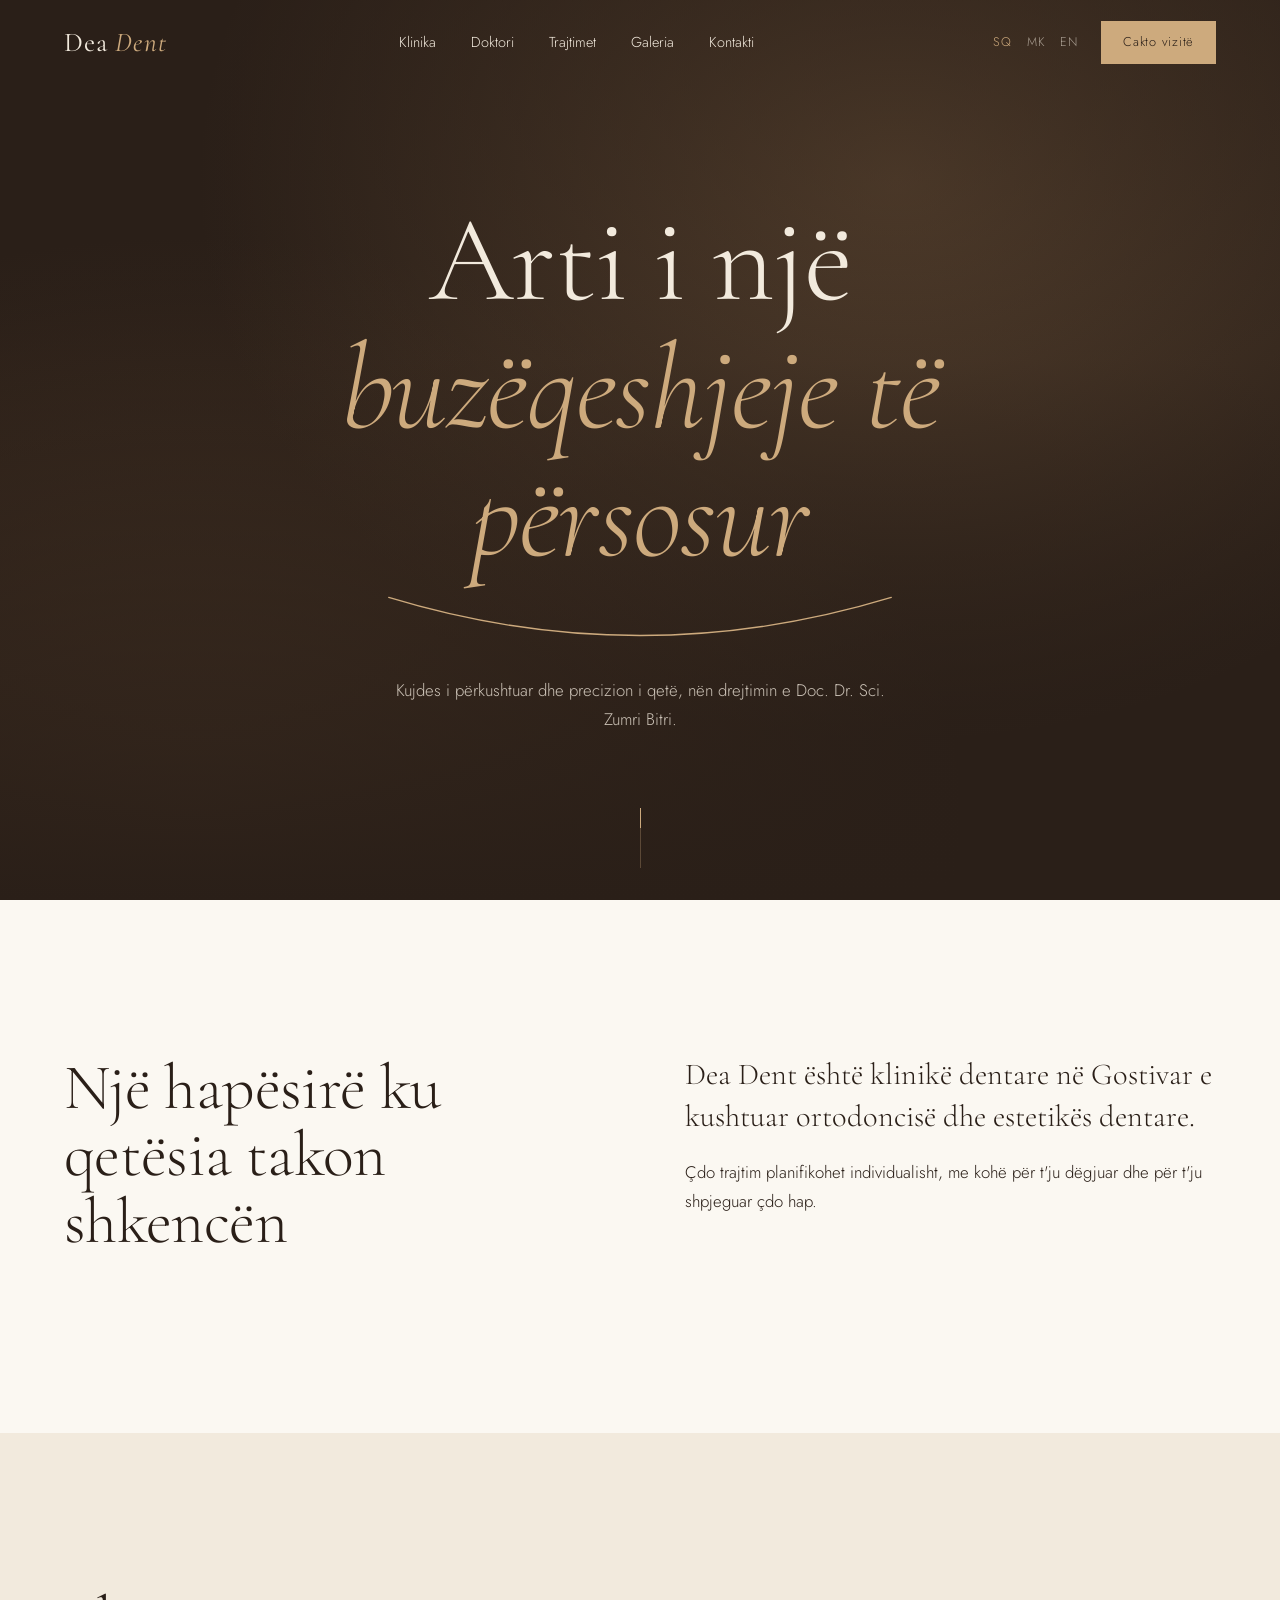
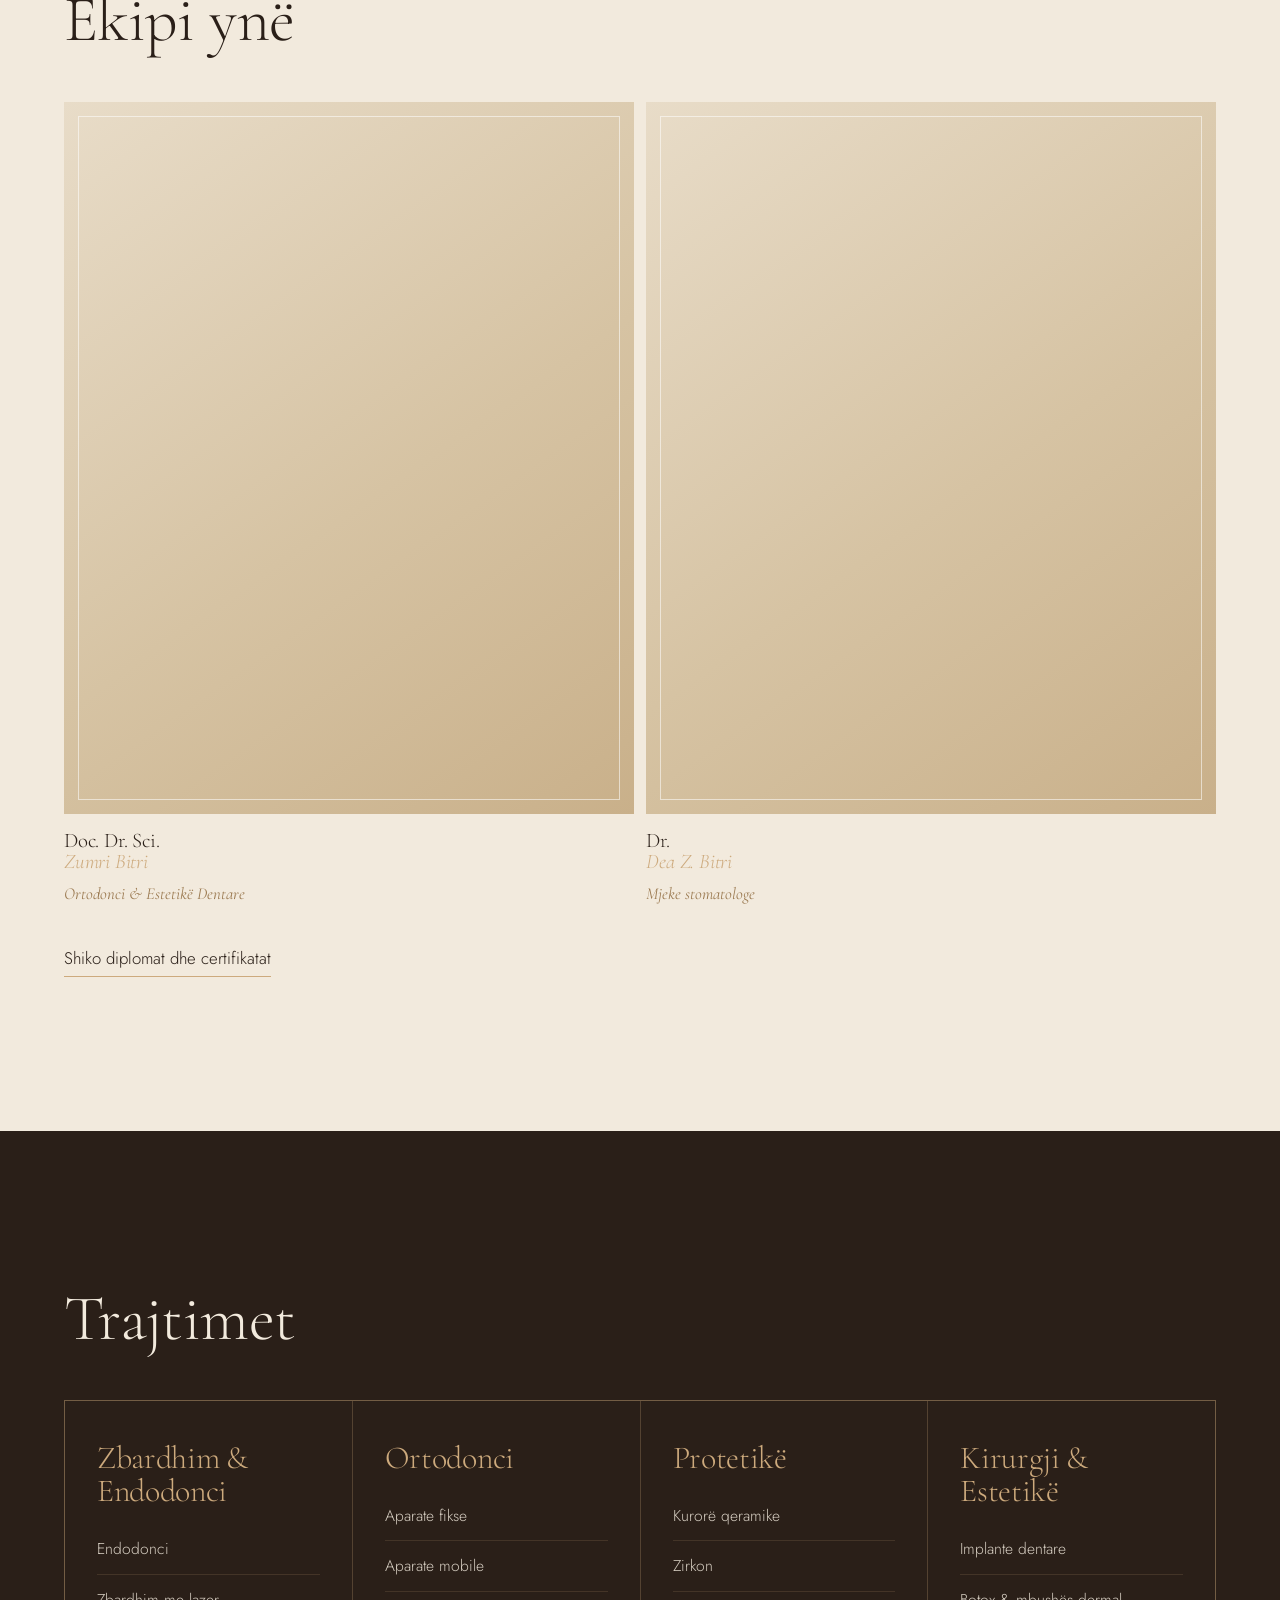
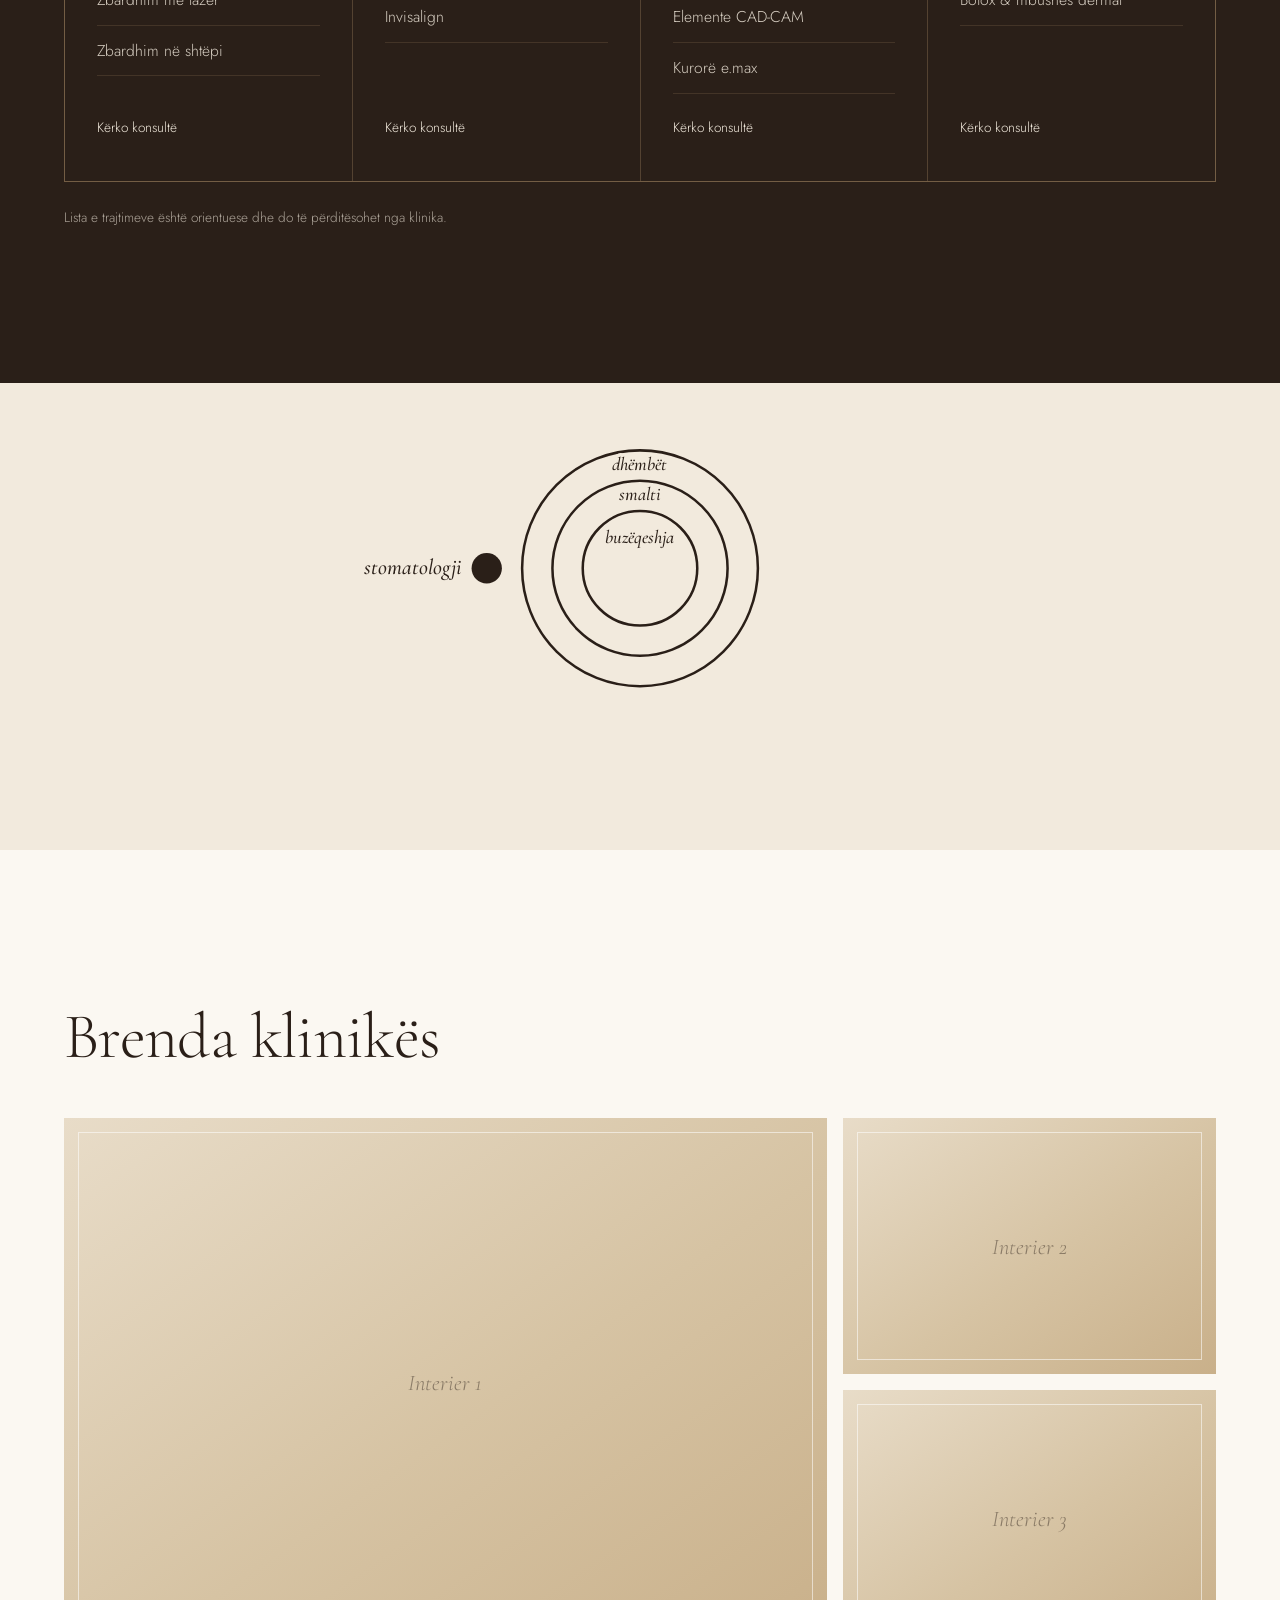
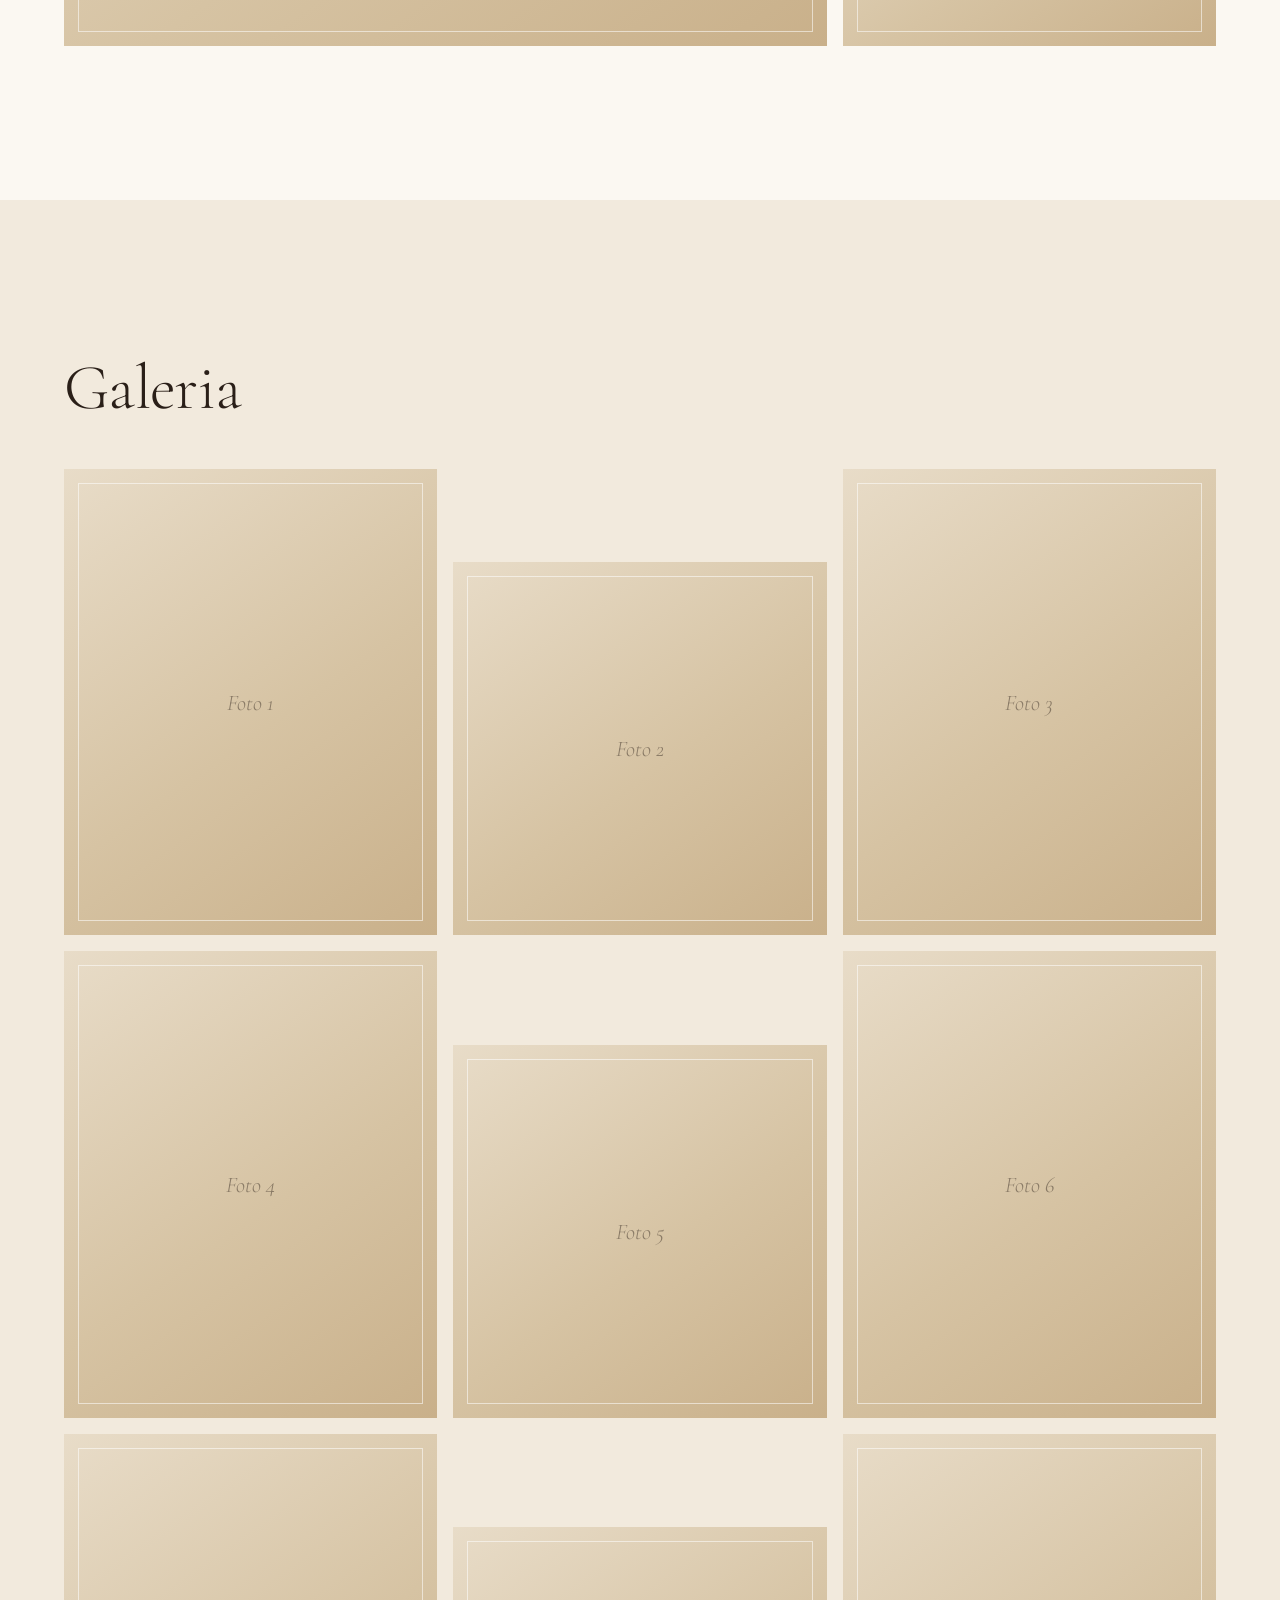
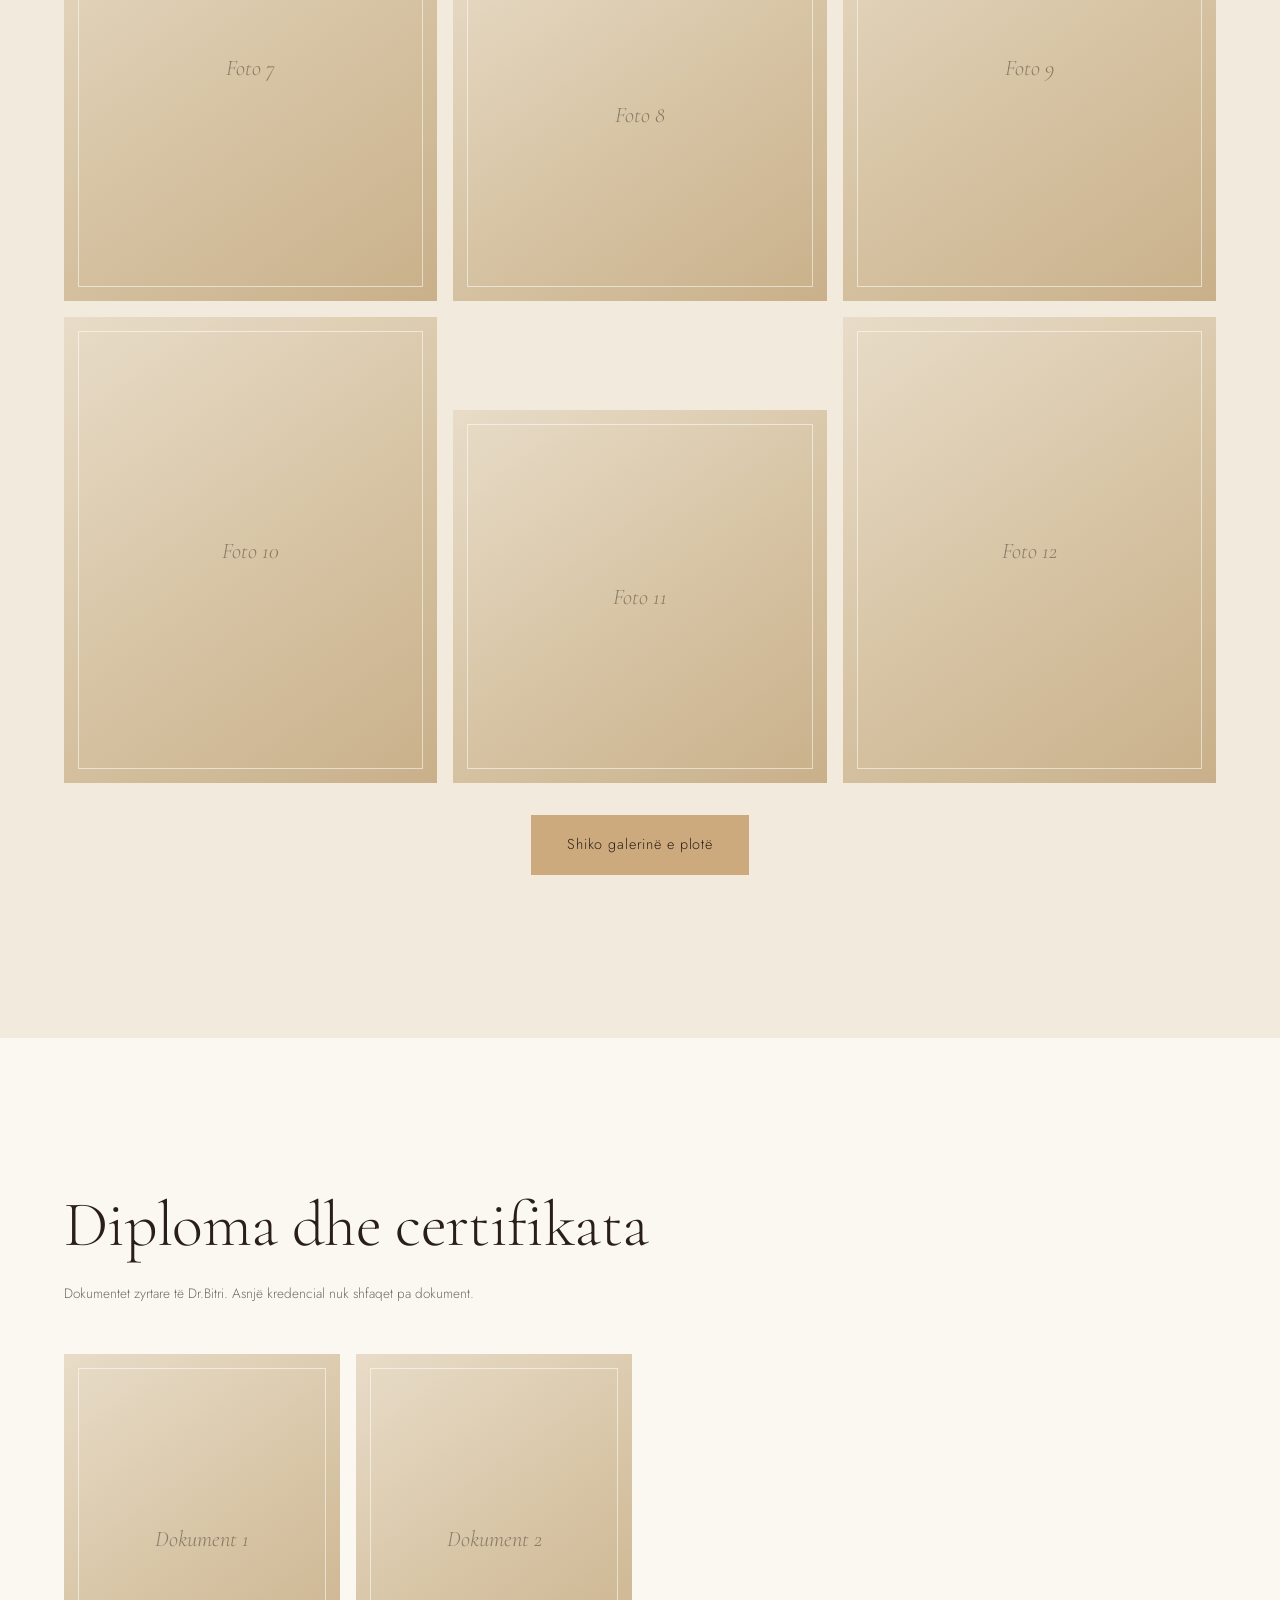
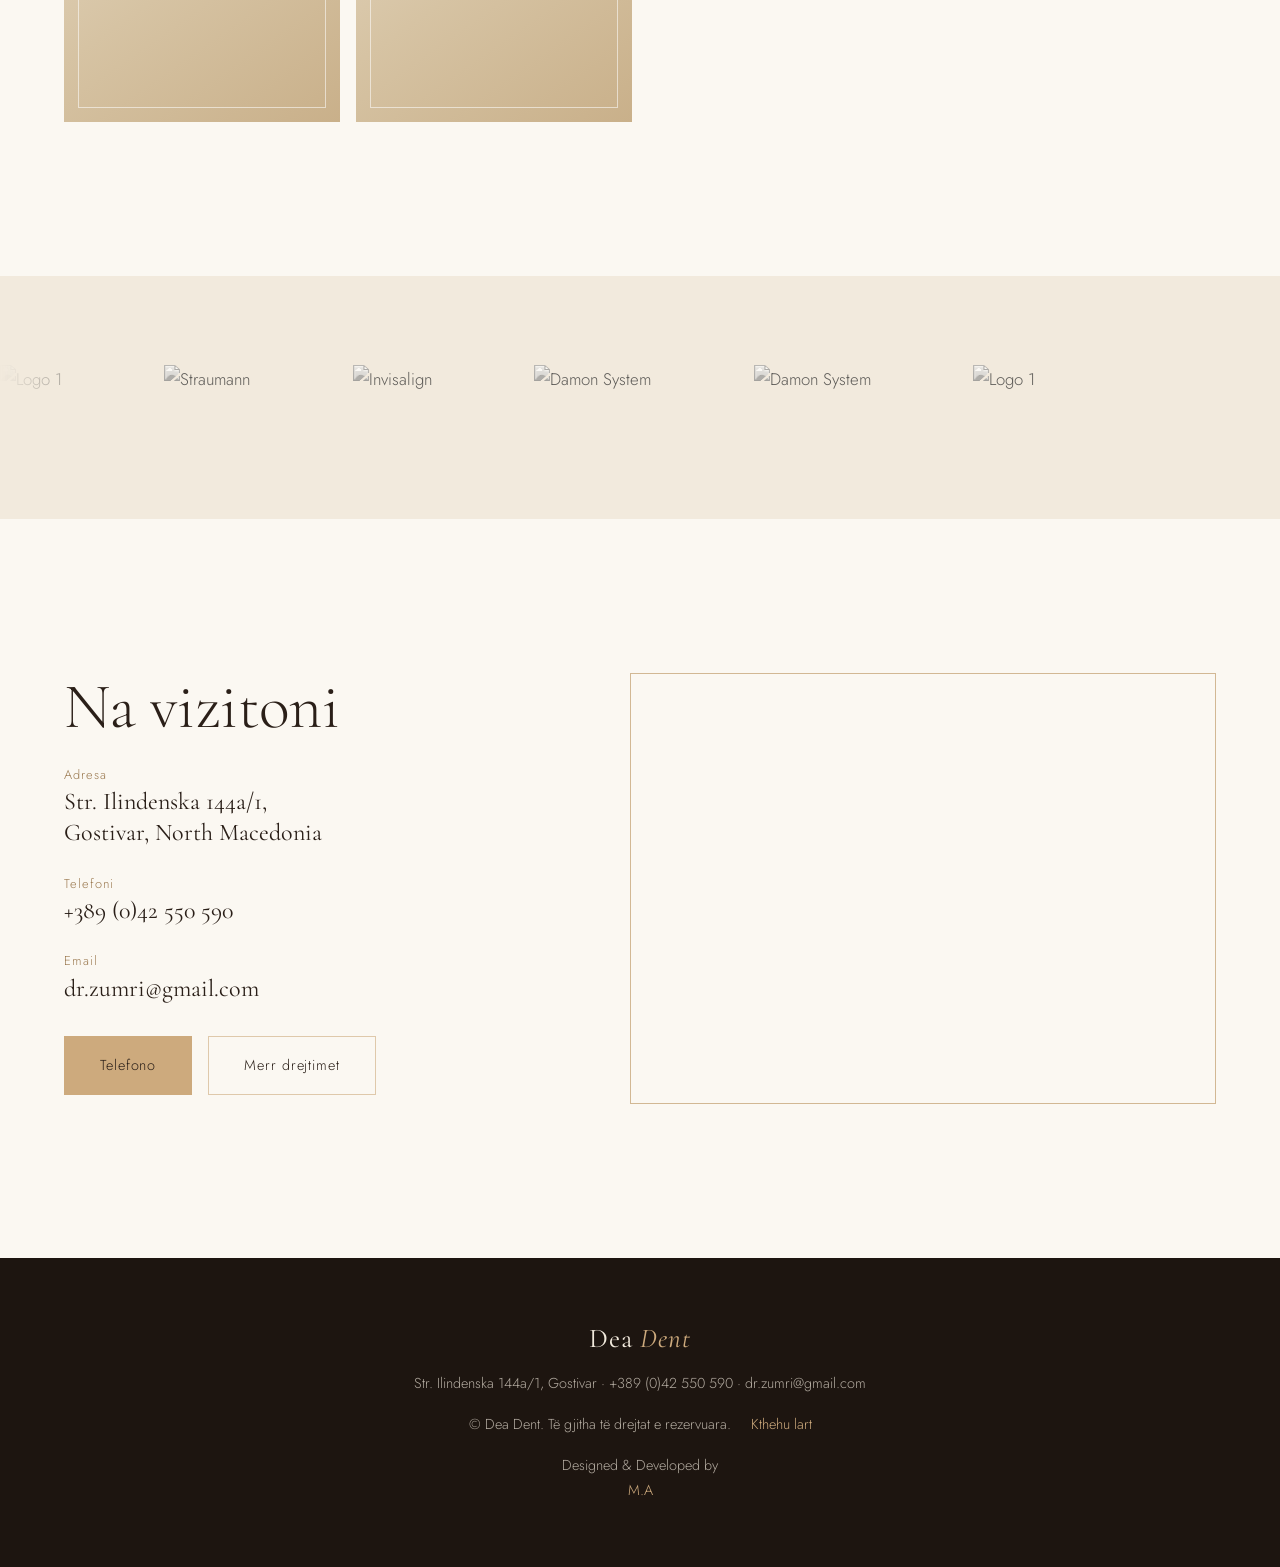
==== commit 124d5078: "Update index.html" ====
--- a/index.html
+++ b/index.html
@@ -1,35 +1,60 @@
 <!DOCTYPE html>
 <html lang="sq">
 <head>
-
-
-<meta name="description" content="Dea Dent Gostivar – Klinikë moderne dentare e specializuar në ortodonci, estetikë dentare dhe kujdes profesional për buzëqeshjen tuaj. Doc. Dr. Sci. Zumri Bitri.">
-<meta name="keywords" content="Dea Dent, dentist Gostivar, stomatolog Gostivar, ortodonci Gostivar, estetikë dentare, Zumri Bitri, dental clinic Macedonia">
+<meta charset="UTF-8">
+<meta name="viewport" content="width=device-width, initial-scale=1">
+
+<title>Dea Dent | Ortodonci & Estetikë Dentare</title>
+
+<meta name="description" content="Dea Dent në Gostivar – klinikë moderne dentare e specializuar në ortodonci, estetikë dentare, implante, protetikë dhe kujdes profesional. Doc. Dr. Sci. Zumri Bitri.">
+
+<meta name="keywords" content="Dea Dent, dentist Gostivar, stomatolog Gostivar, стоматолог Гостивар, стоматолог Гостивар, ortodonci Gostivar, ортодонција Гостивар, dental clinic Gostivar, dental implants Gostivar, estetikë dentare, Zumri Bitri">
+
 <meta name="author" content="Dea Dent – Doc. Dr. Sci. Zumri Bitri">
-<meta name="robots" content="index, follow">
+
+<meta name="robots" content="index, follow, max-image-preview:large, max-snippet:-1, max-video-preview:-1">
+
+<meta name="googlebot" content="index, follow">
+
 <meta name="theme-color" content="#2A1F18">
+
+<meta name="language" content="Albanian">
+
+<link rel="canonical" href="https://www.dea-dent.mk/">
+
+<link rel="alternate" hreflang="sq" href="https://www.dea-dent.mk/">
+<link rel="alternate" hreflang="mk" href="https://www.dea-dent.mk/">
+<link rel="alternate" hreflang="en" href="https://www.dea-dent.mk/">
+<link rel="alternate" hreflang="x-default" href="https://www.dea-dent.mk/">
+
 
 <link rel="icon" type="image/png" href="/favicon.png">
 <link rel="shortcut icon" href="/favicon.ico">
 <link rel="apple-touch-icon" href="/apple-touch-icon.png">
 
+<link rel="preconnect" href="https://fonts.googleapis.com">
+<link rel="preconnect" href="https://fonts.gstatic.com" crossorigin>
+
+<link href="https://fonts.googleapis.com/css2?family=Cormorant+Garamond:ital,wght@0,300;0,400;0,500;1,300;1,400&family=Jost:wght@300;400;500&display=swap" rel="stylesheet">
 
 <meta property="og:type" content="website">
 <meta property="og:locale" content="sq_AL">
 <meta property="og:site_name" content="Dea Dent">
-<meta property="og:title" content="Dea Dent | Ortodonci & Estetikë Dentare – Gostivar">
-<meta property="og:description" content="Kujdes profesional dentar, ortodonci dhe estetikë dentare nga Doc. Dr. Sci. Zumri Bitri në Gostivar.">
+<meta property="og:title" content="Dea Dent Gostivar | Ortodonci & Estetikë Dentare">
+<meta property="og:description" content="Kujdes profesional dentar në Gostivar. Ortodonci, estetikë dentare dhe trajtime moderne nga Doc. Dr. Sci. Zumri Bitri.">
 <meta property="og:url" content="https://www.dea-dent.mk/">
 <meta property="og:image" content="https://www.dea-dent.mk/logo.png">
-
+<meta property="og:image:alt" content="Dea Dent – Klinikë Dentare Gostivar">
+<meta property="og:image:width" content="1200">
+<meta property="og:image:height" content="630">
 
 <meta name="twitter:card" content="summary_large_image">
-<meta name="twitter:title" content="Dea Dent | Gostivar">
-<meta name="twitter:description" content="Ortodonci & Estetikë Dentare – Doc. Dr. Sci. Zumri Bitri">
+<meta name="twitter:title" content="Dea Dent Gostivar | Dental Clinic">
+<meta name="twitter:description" content="Ortodonci dhe estetikë dentare në Gostivar. Doc. Dr. Sci. Zumri Bitri.">
 <meta name="twitter:image" content="https://www.dea-dent.mk/logo.png">
-
 <link rel="preconnect" href="https://fonts.googleapis.com"><link rel="preconnect" href="https://fonts.gstatic.com" crossorigin>
 <link href="https://fonts.googleapis.com/css2?family=Cormorant+Garamond:ital,wght@0,300;0,400;0,500;1,300;1,400&family=Jost:wght@300;400;500&display=swap" rel="stylesheet">
+
 <style>
 :root{--gold:#CDAA7D;--gold-d:#9c7b52;--ivory:#FBF8F2;--cream:#F2EADD;--white:#fff;--esp:#2A1F18;--esp2:#3a2c22;--serif:'Cormorant Garamond',Georgia,serif;--sans:'Jost',system-ui,sans-serif;--ease:cubic-bezier(.2,.7,.2,1)}
 *{box-sizing:border-box;margin:0;padding:0}
@@ -548,16 +573,23 @@
 
 const IMAGE_SETS = {
   interior: [
-    'https://i.imgur.com/8IqZKJt.jpeg',
-    'https://i.imgur.com/tbSe16Z.jpeg',
-    'https://i.imgur.com/L5mhefN.jpeg'
-  ],
+    'https://i.imgur.com/fscGcig.jpeg',
+    'https://i.imgur.com/uv0WiZ0.jpeg',
+    'https://i.imgur.com/sdjHIHg.jpeg'
+    ],
   gallery: ['https://i.imgur.com/Xz3TsOQ.jpeg',
   'https://i.imgur.com/AJrT3G3.jpeg',
-  'https://i.imgur.com/STuyWwk.jpeg',
-  'https://i.imgur.com/cjxGBeb.jpeg',
-  'https://i.imgur.com/oyMs38c.jpeg',
-  'https://i.imgur.com/7d9X7YG.jpeg',
+  'https://i.imgur.com/I7VeJqH.jpeg',
+  'https://i.imgur.com/6mP6Nf8.jpeg',
+  'https://i.imgur.com/Myutkm5.jpeg',
+  'https://i.imgur.com/maA19kZ.jpeg',
+  'https://i.imgur.com/tXgWRym.jpeg',
+  'https://i.imgur.com/Y8sjE4Z.jpeg',
+  'https://i.imgur.com/sPw8209.jpeg',
+  'https://i.imgur.com/KjWaMpJ.jpeg',
+  'https://i.imgur.com/5MzYY2v.jpeg',
+  'https://i.imgur.com/jogWQG9.jpeg',
+  
   ],
   diploma: [
     
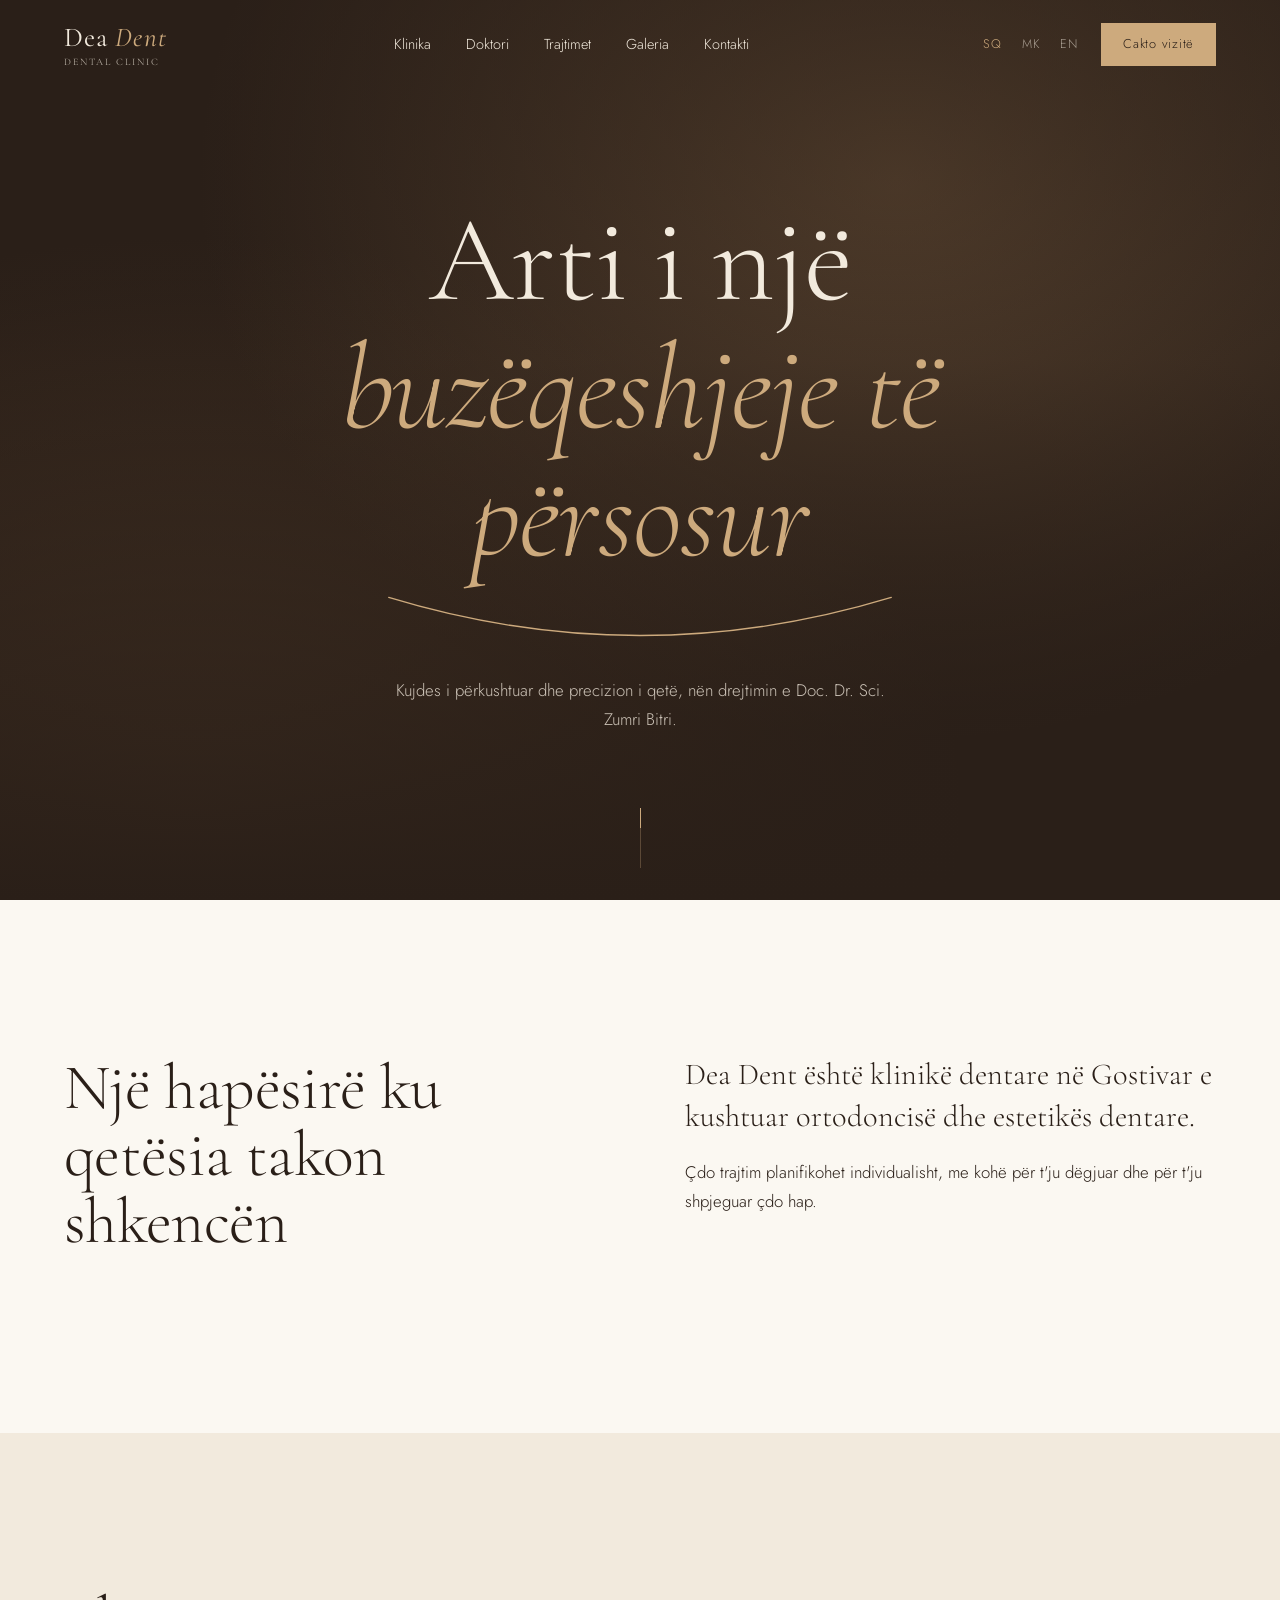
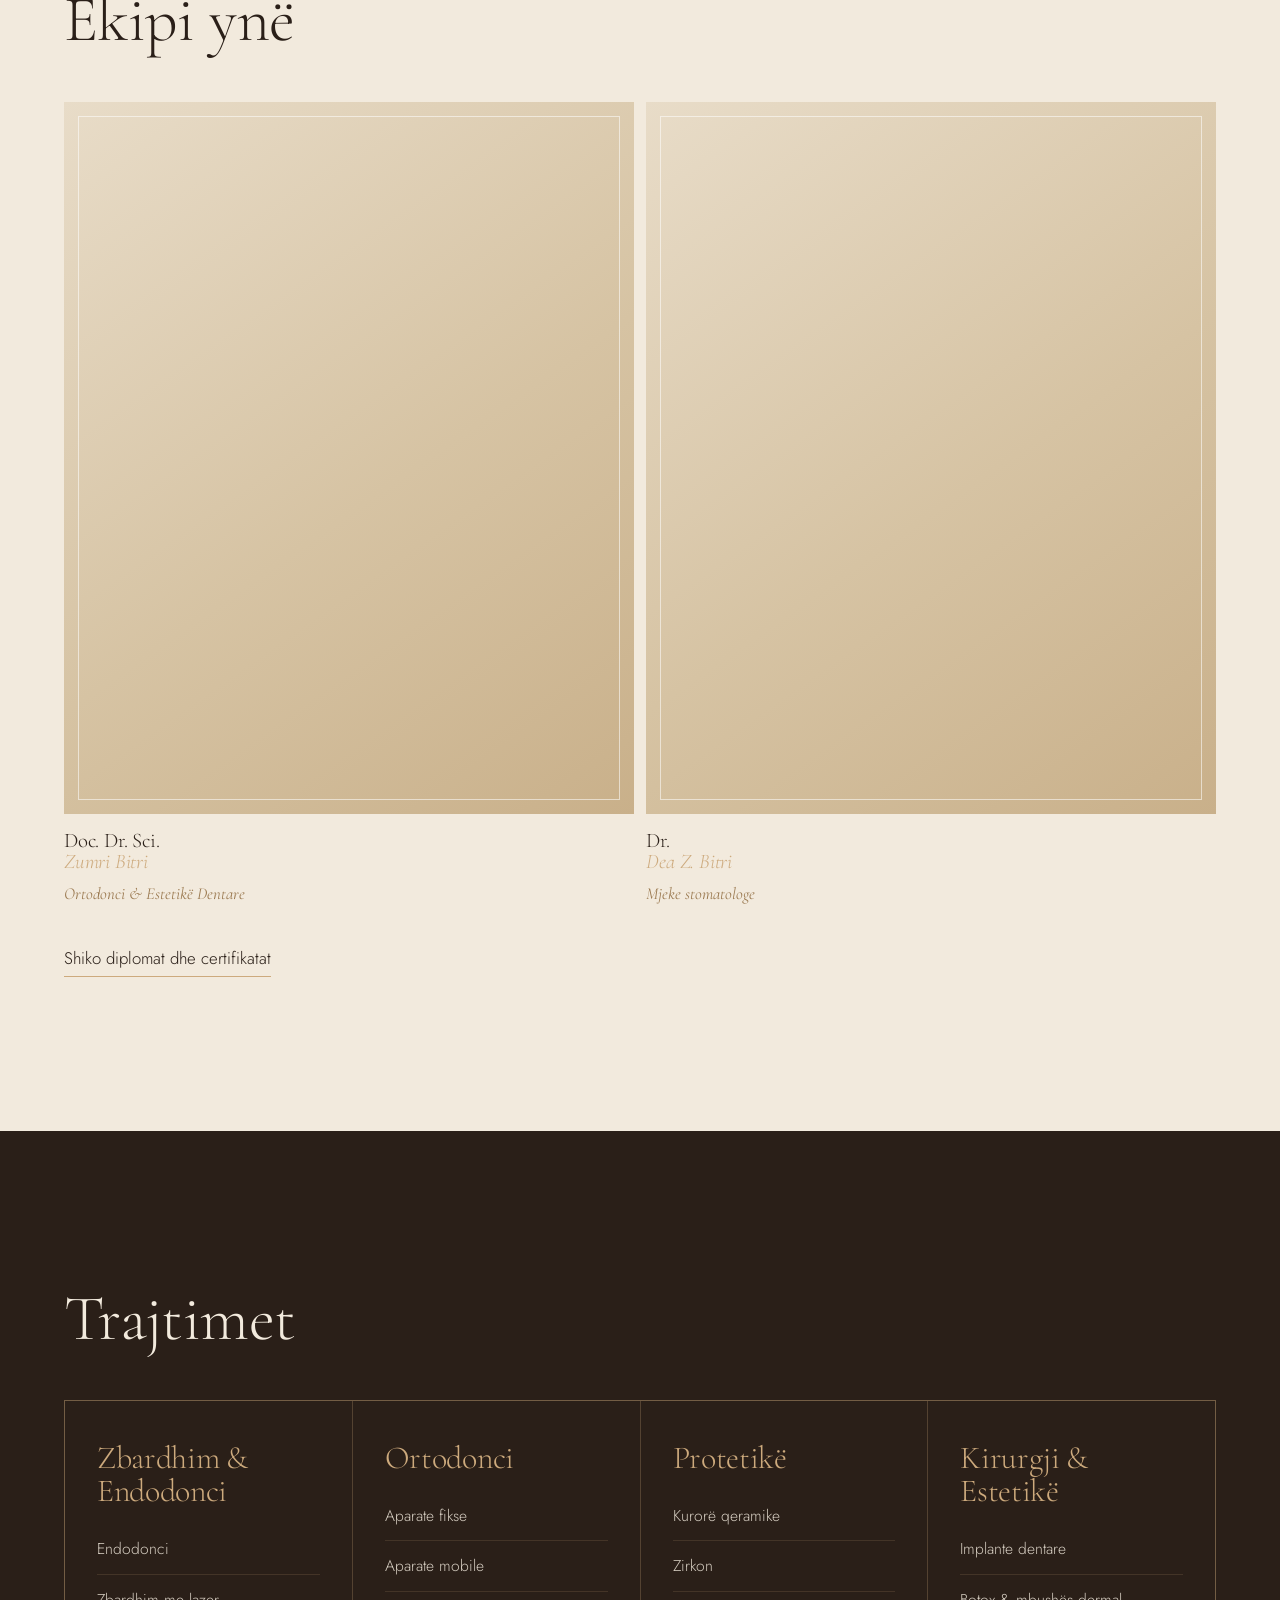
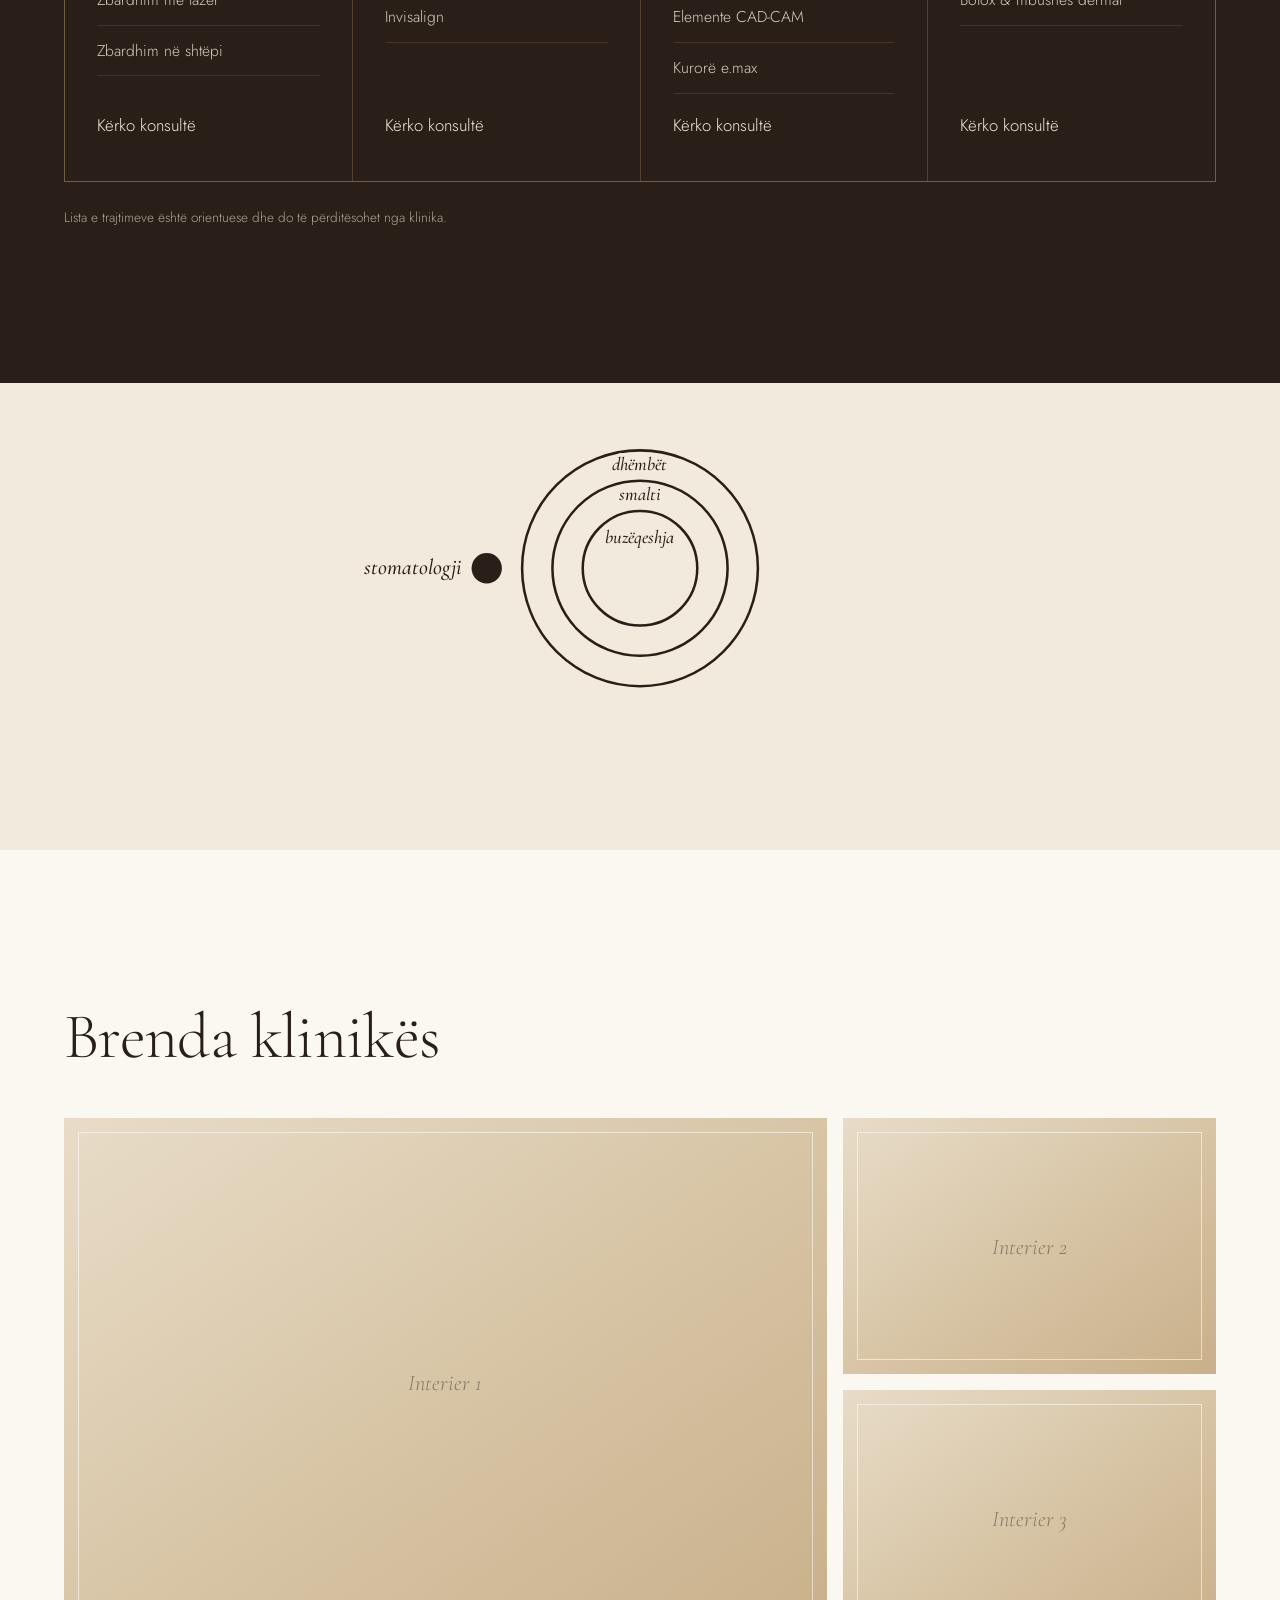
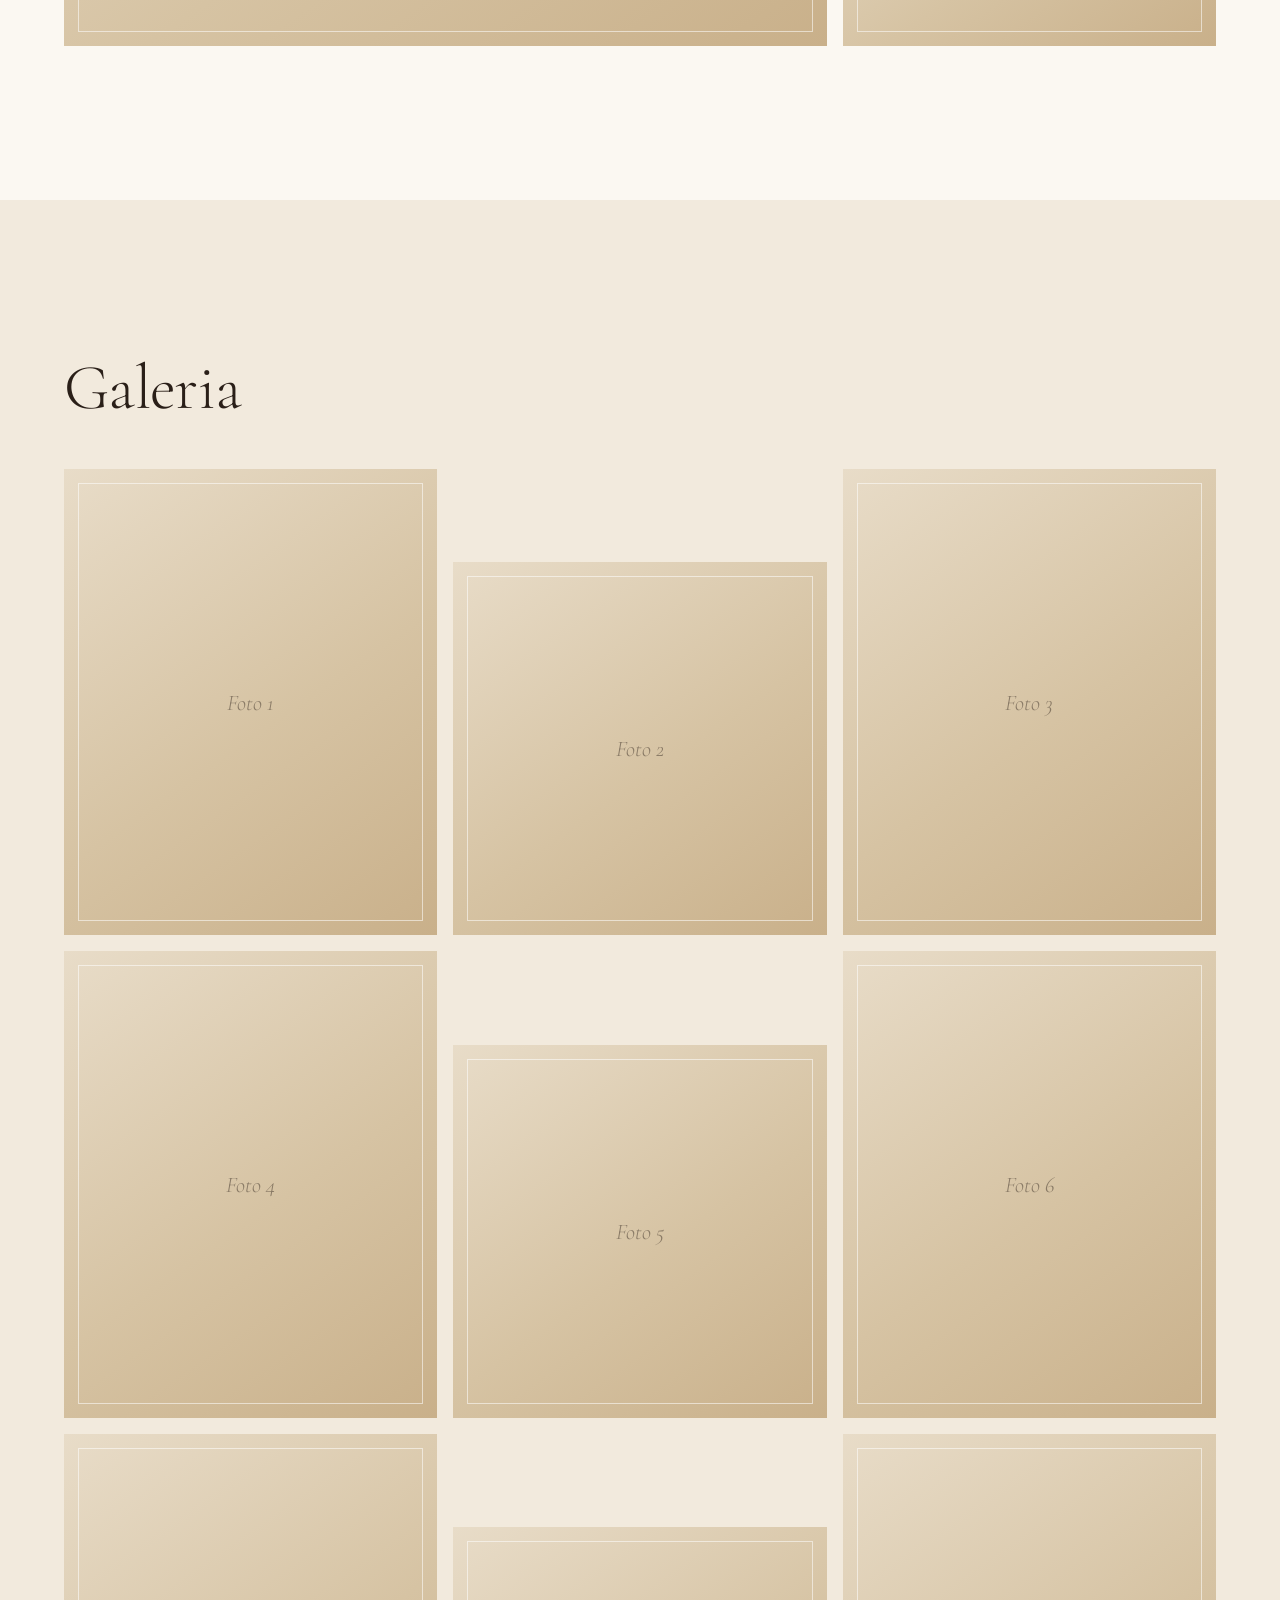
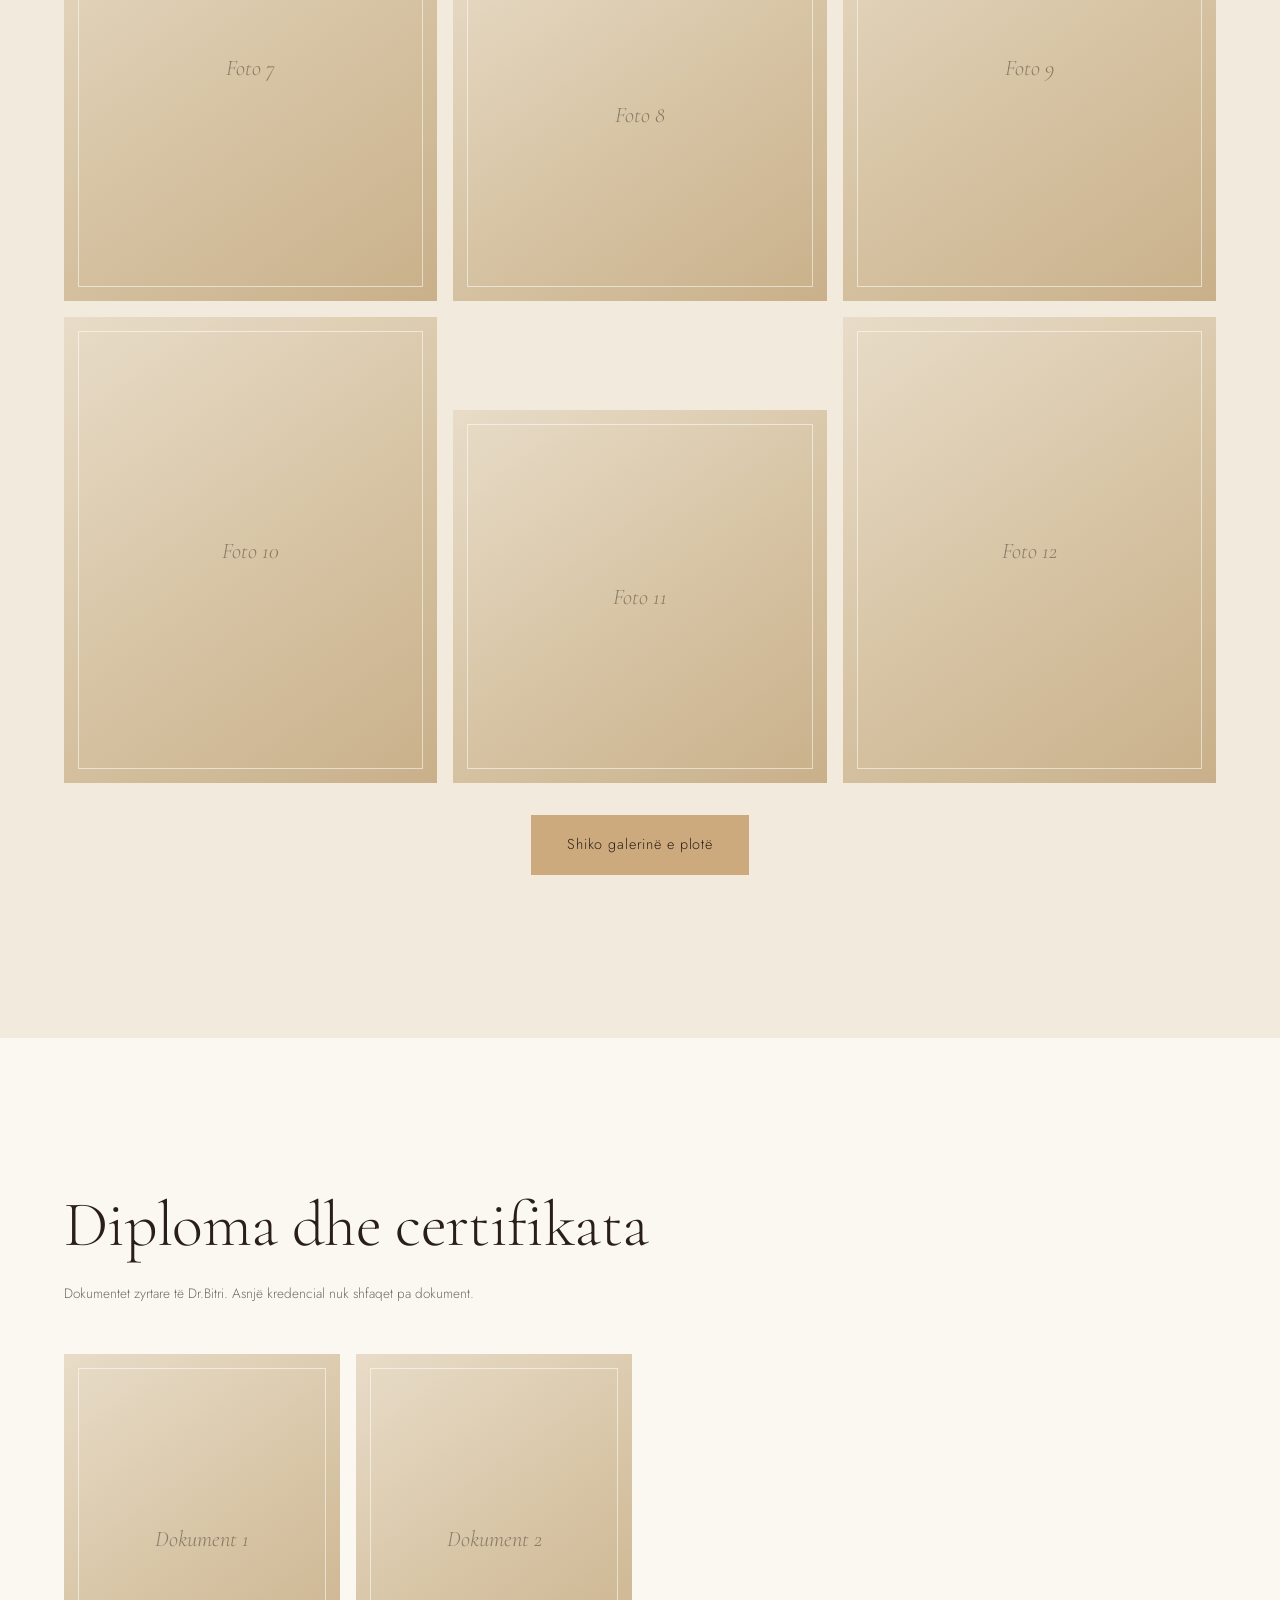
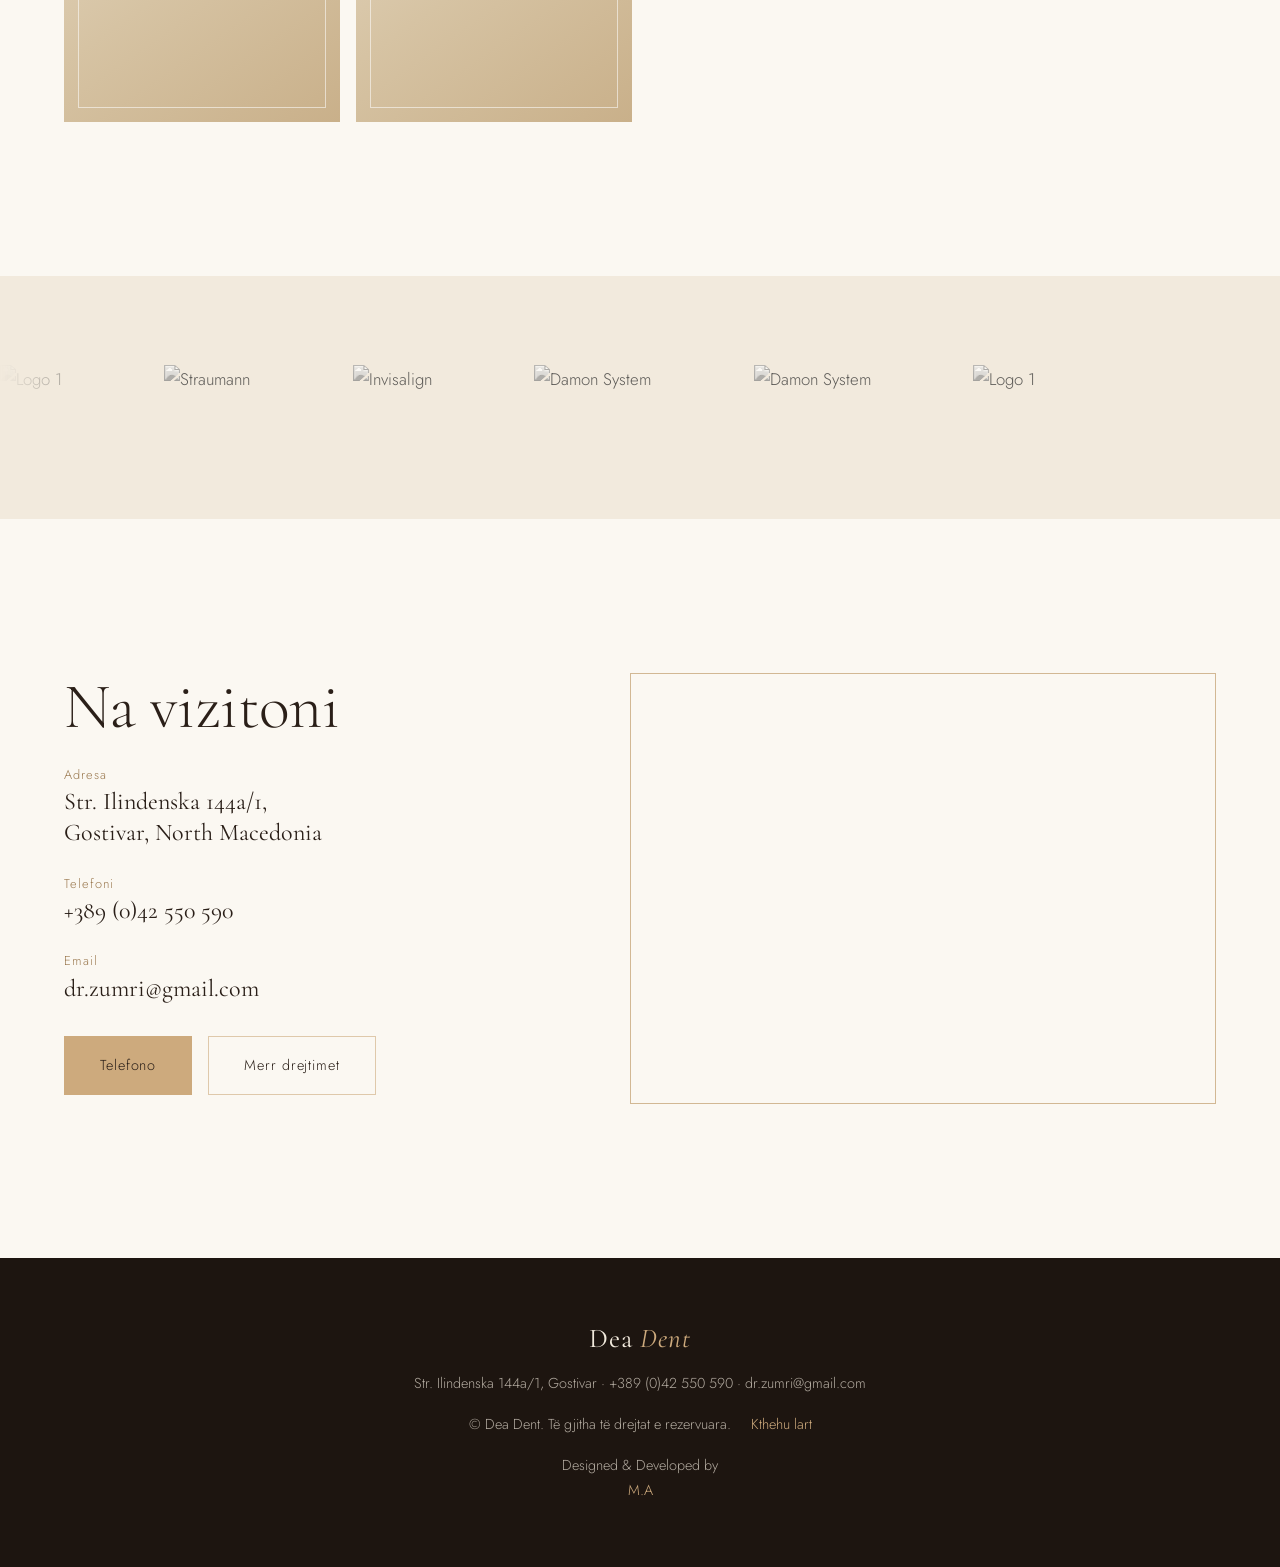
==== commit 28a94773: "Update index.html" ====
--- a/index.html
+++ b/index.html
@@ -213,6 +213,15 @@
 .tc li:hover{padding-left:.6rem;color:var(--gold)}
 .tc a{font-size:.85rem;border-bottom:1px solid transparent;align-self:flex-start;transition:.4s}
 .tc:hover a{border-color:var(--gold);color:var(--gold)}
+.brand-subtitle {
+  display: block;
+  font-size: 10px;
+  font-weight: 400;
+  letter-spacing: 2px;
+  text-transform: uppercase;
+  margin-top: 2px;
+  opacity: 0.7;
+}
 
 
 .show{display:grid;grid-template-columns:repeat(6,1fr);grid-auto-rows:clamp(150px,20vw,260px);gap:1rem;margin-top:3rem}
@@ -338,8 +347,12 @@
 <header class="nav" id="nav">
   <a class="brand" href="#top" aria-label="Dea Dent">
     <img src="https://i.imgur.com/Zj3JQW6.png" alt="" onerror="this.remove()">
-    <span>Dea <em>Dent</em></span>
+    <span>
+      Dea <em>Dent</em>
+      <small class="brand-subtitle">Dental Clinic</small>
+    </span>
   </a>
+
   <nav id="menu" aria-label="Main">
     <a href="#about" data-i="n_about">Klinika</a>
     <a href="#doctor" data-i="n_doc">Doktori</a>
@@ -347,15 +360,22 @@
     <a href="#gallery" data-i="n_gal">Galeria</a>
     <a href="#contact" data-i="n_contact">Kontakti</a>
   </nav>
+
   <div class="tools">
     <div class="lang" role="group" aria-label="Language">
-      <button data-lang="sq" aria-pressed="true">SQ</button><button data-lang="mk" aria-pressed="false">MK</button><button data-lang="en" aria-pressed="false">EN</button>
+      <button data-lang="sq" aria-pressed="true">SQ</button>
+      <button data-lang="mk" aria-pressed="false">MK</button>
+      <button data-lang="en" aria-pressed="false">EN</button>
     </div>
+
     <a class="btn sm" href="#book" data-i="n_book">Cakto vizitë</a>
-    <button class="burger" id="burger" aria-label="Menu" aria-expanded="false"><i></i><i></i></button>
+
+    <button class="burger" id="burger" aria-label="Menu" aria-expanded="false">
+      <i></i>
+      <i></i>
+    </button>
   </div>
 </header>
-
 
 <section class="hero" id="top">
   <div class="hero-bg">
@@ -448,13 +468,61 @@
 </section>
 
 
+
 <section class="sec dark" id="treatments">
   <div class="wrap">
     <h2 class="rv" data-i="t_t">Trajtimet</h2>
-    <div class="tgrid"><article class="tc rv"><h3 data-i="t1"></h3><ul><li data-i="i11"></li><li data-i="i12"></li><li data-i="i13"></li></ul><a href="#book" data-service="t1" data-i="t_ask"></a></article><article class="tc rv"><h3 data-i="t2"></h3><ul><li data-i="i21"></li><li data-i="i22"></li><li data-i="i23"></li></ul><a href="#book" data-service="t2" data-i="t_ask"></a></article><article class="tc rv"><h3 data-i="t3"></h3><ul><li data-i="i31"></li><li data-i="i32"></li><li data-i="i33"></li><li data-i="i34"></li></ul><a href="#book" data-service="t3" data-i="t_ask"></a></article><article class="tc rv"><h3 data-i="t4"></h3><ul><li data-i="i41"></li><li data-i="i42"></li></ul><a href="#book" data-service="t4" data-i="t_ask"></a></article></div>
-    <p class="note" data-i="t_note">Lista e trajtimeve është orientuese dhe do të përditësohet nga klinika.</p>
+
+    <div class="tgrid">
+
+      <a href="treatment1.html" class="tc rv treatment-link">
+        <h3 data-i="t1"></h3>
+        <ul>
+          <li data-i="i11"></li>
+          <li data-i="i12"></li>
+          <li data-i="i13"></li>
+        </ul>
+        <span class="t-ask" data-i="t_ask">Mëso më shumë →</span>
+      </a>
+
+      <a href="treatment2.html" class="tc rv treatment-link">
+        <h3 data-i="t2"></h3>
+        <ul>
+          <li data-i="i21"></li>
+          <li data-i="i22"></li>
+          <li data-i="i23"></li>
+        </ul>
+        <span class="t-ask" data-i="t_ask">Mëso më shumë →</span>
+      </a>
+
+      <a href="treatment3.html" class="tc rv treatment-link">
+        <h3 data-i="t3"></h3>
+        <ul>
+          <li data-i="i31"></li>
+          <li data-i="i32"></li>
+          <li data-i="i33"></li>
+          <li data-i="i34"></li>
+        </ul>
+        <span class="t-ask" data-i="t_ask">Mëso më shumë →</span>
+      </a>
+
+      <a href="treatment4.html" class="tc rv treatment-link">
+        <h3 data-i="t4"></h3>
+        <ul>
+          <li data-i="i41"></li>
+          <li data-i="i42"></li>
+        </ul>
+        <span class="t-ask" data-i="t_ask">Mëso më shumë →</span>
+      </a>
+
+    </div>
+
+    <p class="note" data-i="t_note">
+      Lista e trajtimeve është orientuese dhe do të përditësohet nga klinika.
+    </p>
   </div>
 </section>
+
 
 <section class="orbit" id="orbit" aria-hidden="true">
   <svg viewBox="0 0 760 440" role="presentation">
@@ -573,7 +641,7 @@
 
 const IMAGE_SETS = {
   interior: [
-    'https://i.imgur.com/fscGcig.jpeg',
+    'https://i.imgur.com/v8D56t6.png',
     'https://i.imgur.com/uv0WiZ0.jpeg',
     'https://i.imgur.com/sdjHIHg.jpeg'
     ],
